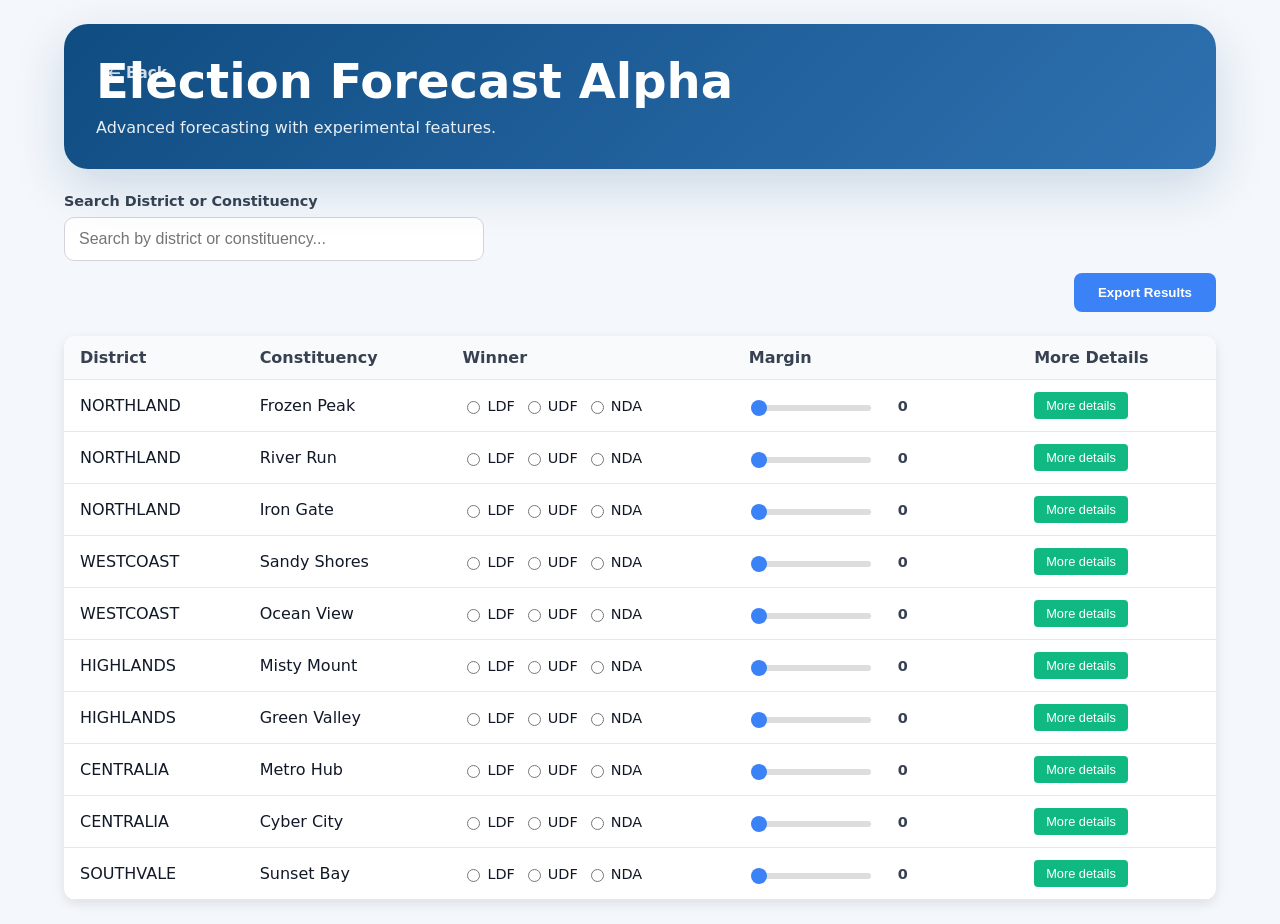
==== forecast-alpha.html @ bdcfd320 "Add Kerala assembly constituencies project" ====
<!DOCTYPE html>
<html lang="en">
<head>
  <meta charset="UTF-8" />
  <meta name="viewport" content="width=device-width, initial-scale=1.0" />
  <title>Election Forecast - Alpha</title>
  <link rel="stylesheet" href="style.css" />
</head>
<body>
  <main class="app-shell">
    <header class="hero">
      <a href="home.html" class="back-home" title="Back to home">← Back</a>
      <div>
        <h1>Election Forecast Alpha</h1>
        <p>Advanced forecasting with experimental features.</p>
      </div>
    </header>

    <section class="controls">
      <div class="search-control">
        <label for="search-input">Search District or Constituency</label>
        <input type="search" id="search-input" placeholder="Search by district or constituency..." />
      </div>
      <button id="export-btn">Export Results</button>
    </section>

    <section class="list-section">
      <table id="constituency-table" class="constituency-table">
        <thead>
          <tr>
            <th title="Electoral District">District</th>
            <th>Constituency</th>
            <th>Winner</th>
            <th>Margin</th>
            <th>More Details</th>
          </tr>
        </thead>
        <tbody id="table-body"></tbody>
      </table>
    </section>

    <div id="details-modal" class="modal hidden" aria-hidden="true">
      <div class="modal-panel" role="dialog" aria-modal="true" aria-labelledby="modal-title">
        <button id="modal-close-btn" class="modal-close" aria-label="Close details">×</button>
        <h2 id="modal-title">More details</h2>
        <p class="modal-subtitle"><span id="modal-constituency"></span>, <span id="modal-district"></span></p>
        <dl class="details-list">
          <dt>LDF Candidate</dt>
          <dd id="modal-ldf"></dd>
          <dt>UDF Candidate</dt>
          <dd id="modal-udf"></dd>
          <dt>NDA Candidate</dt>
          <dd id="modal-nda"></dd>
          <dt>Total Voters</dt>
          <dd id="modal-total-voters"></dd>
          <dt>Voting %</dt>
          <dd id="modal-voting-percent"></dd>
          <dt>Polled Votes</dt>
          <dd id="modal-polled-votes"></dd>
        </dl>
      </div>
    </div>
  </main>

  <script src="app.js"></script>
</body>
</html>
---- style.css ----
:root {
  color-scheme: light;
  font-family: Inter, ui-sans-serif, system-ui, -apple-system, BlinkMacSystemFont, "Segoe UI", sans-serif;
  background: #f4f7fb;
  color: #111827;
}

* {
  box-sizing: border-box;
}

body {
  margin: 0;
  min-height: 100vh;
}

.app-shell {
  max-width: 1200px;
  margin: 0 auto;
  padding: 24px;
}

.hero {
  background: linear-gradient(135deg, #0f4c81 0%, #2f71b1 100%);
  border-radius: 24px;
  color: white;
  padding: 32px;
  margin-bottom: 24px;
  box-shadow: 0 18px 50px rgba(15, 76, 129, 0.18);
  position: relative;
}

.hero h1 {
  margin: 0 0 12px;
  font-size: clamp(2rem, 4vw, 3rem);
  line-height: 1.05;
}

.hero p {
  margin: 0;
  max-width: 680px;
  color: rgba(255, 255, 255, 0.9);
}

.back-home {
  position: absolute;
  top: 32px;
  left: 32px;
  color: rgba(255, 255, 255, 0.8);
  text-decoration: none;
  font-weight: 600;
  font-size: 0.95rem;
  padding: 8px 12px;
  border-radius: 6px;
  transition: all 0.2s ease;
}

.back-home:hover {
  background: rgba(255, 255, 255, 0.15);
  color: white;
}

.controls {
  display: flex;
  flex-direction: column;
  gap: 12px;
  margin-bottom: 24px;
}

.column-controls {
  display: flex;
  flex-direction: column;
  gap: 8px;
}

#toggle-columns-btn {
  padding: 8px 16px;
  background: #6b7280;
  color: white;
  border: none;
  border-radius: 6px;
  cursor: pointer;
  align-self: flex-start;
}

#toggle-columns-btn:hover {
  background: #4b5563;
}

.column-options {
  display: flex;
  flex-wrap: wrap;
  gap: 12px;
  padding: 12px;
  background: #f9fafb;
  border-radius: 8px;
  border: 1px solid #e5e7eb;
}

.column-options.hidden {
  display: none;
}

.column-options label {
  display: flex;
  align-items: center;
  gap: 4px;
  font-size: 0.9rem;
  font-weight: 500;
}

#export-btn {
  padding: 12px 24px;
  background: #3b82f6;
  color: white;
  border: none;
  border-radius: 8px;
  font-weight: 600;
  cursor: pointer;
  align-self: flex-end;
}

#export-btn:hover {
  background: #2563eb;
}

.search-control {
  display: flex;
  flex-direction: column;
  gap: 8px;
  max-width: 420px;
  width: 100%;
}

.search-control label {
  font-size: 0.9rem;
  color: #374151;
  font-weight: 600;
}

#search-input {
  width: 100%;
  padding: 12px 14px;
  border: 1px solid #d1d5db;
  border-radius: 10px;
  font-size: 1rem;
  color: #111827;
}

#search-input:focus {
  outline: none;
  border-color: #3b82f6;
  box-shadow: 0 0 0 4px rgba(59, 130, 246, 0.12);
}

.constituency-table {
  width: 100%;
  border-collapse: collapse;
  background: white;
  border-radius: 12px;
  overflow: hidden;
  box-shadow: 0 4px 12px rgba(0, 0, 0, 0.1);
}

.constituency-table th,
.constituency-table td {
  padding: 12px 16px;
  text-align: left;
  border-bottom: 1px solid #e5e7eb;
}

.constituency-table th {
  background: #f9fafb;
  font-weight: 600;
  color: #374151;
}

.constituency-table tbody tr:hover {
  background: #f3f4f6;
}

.winner-select {
  display: flex;
  gap: 8px;
  align-items: center;
}

.winner-select label {
  display: flex;
  align-items: center;
  gap: 4px;
  font-size: 0.9rem;
}

.margin-slider {
  width: 120px;
  -webkit-appearance: none;
  appearance: none;
  height: 6px;
  background: #ddd;
  outline: none;
  border-radius: 3px;
}

.margin-slider::-webkit-slider-thumb {
  -webkit-appearance: none;
  appearance: none;
  width: 16px;
  height: 16px;
  background: #3b82f6;
  border-radius: 50%;
  cursor: pointer;
}

.margin-slider::-moz-range-thumb {
  width: 16px;
  height: 16px;
  background: #3b82f6;
  border-radius: 50%;
  cursor: pointer;
  border: none;
}

.margin-value {
  display: inline-block;
  width: 50px;
  text-align: center;
  font-size: 0.9rem;
  font-weight: 600;
  color: #374151;
}

.details-btn {
  padding: 6px 12px;
  background: #10b981;
  color: white;
  border: none;
  border-radius: 4px;
  font-size: 0.8rem;
  font-weight: 500;
  cursor: pointer;
  transition: background-color 0.2s;
}

.details-btn:hover {
  background: #059669;
}

.modal {
  position: fixed;
  inset: 0;
  display: flex;
  align-items: center;
  justify-content: center;
  background: rgba(15, 23, 42, 0.55);
  opacity: 0;
  pointer-events: none;
  transition: opacity 0.2s ease;
  z-index: 20;
}

.modal.open {
  opacity: 1;
  pointer-events: auto;
}

.modal-panel {
  width: min(100%, 520px);
  background: #ffffff;
  border-radius: 18px;
  padding: 24px;
  box-shadow: 0 32px 90px rgba(15, 23, 42, 0.18);
  position: relative;
}

.modal-close {
  position: absolute;
  top: 16px;
  right: 16px;
  width: 32px;
  height: 32px;
  border: none;
  border-radius: 50%;
  background: #e5e7eb;
  color: #111827;
  font-size: 1.2rem;
  cursor: pointer;
}

.modal-subtitle {
  margin: 8px 0 16px;
  color: #6b7280;
  font-size: 0.95rem;
}

.details-list {
  display: grid;
  gap: 10px;
}

.details-list dt {
  font-size: 0.9rem;
  color: #6b7280;
}

.details-list dd {
  margin: 0;
  font-size: 1rem;
  font-weight: 600;
  color: #111827;
}

@media (max-width: 768px) {
  .app-shell {
    padding: 16px;
  }

  .hero {
    padding: 24px;
  }

  .constituency-table {
    font-size: 0.9rem;
  }

  .constituency-table th,
  .constituency-table td {
    padding: 8px 12px;
  }

  .winner-select {
    flex-direction: column;
    gap: 4px;
  }

  .margin-input {
    width: 60px;
  }
}

@media (max-width: 480px) {
  .constituency-table {
    display: block;
    overflow-x: auto;
    white-space: nowrap;
  }

  .controls {
    justify-content: center;
  }
}
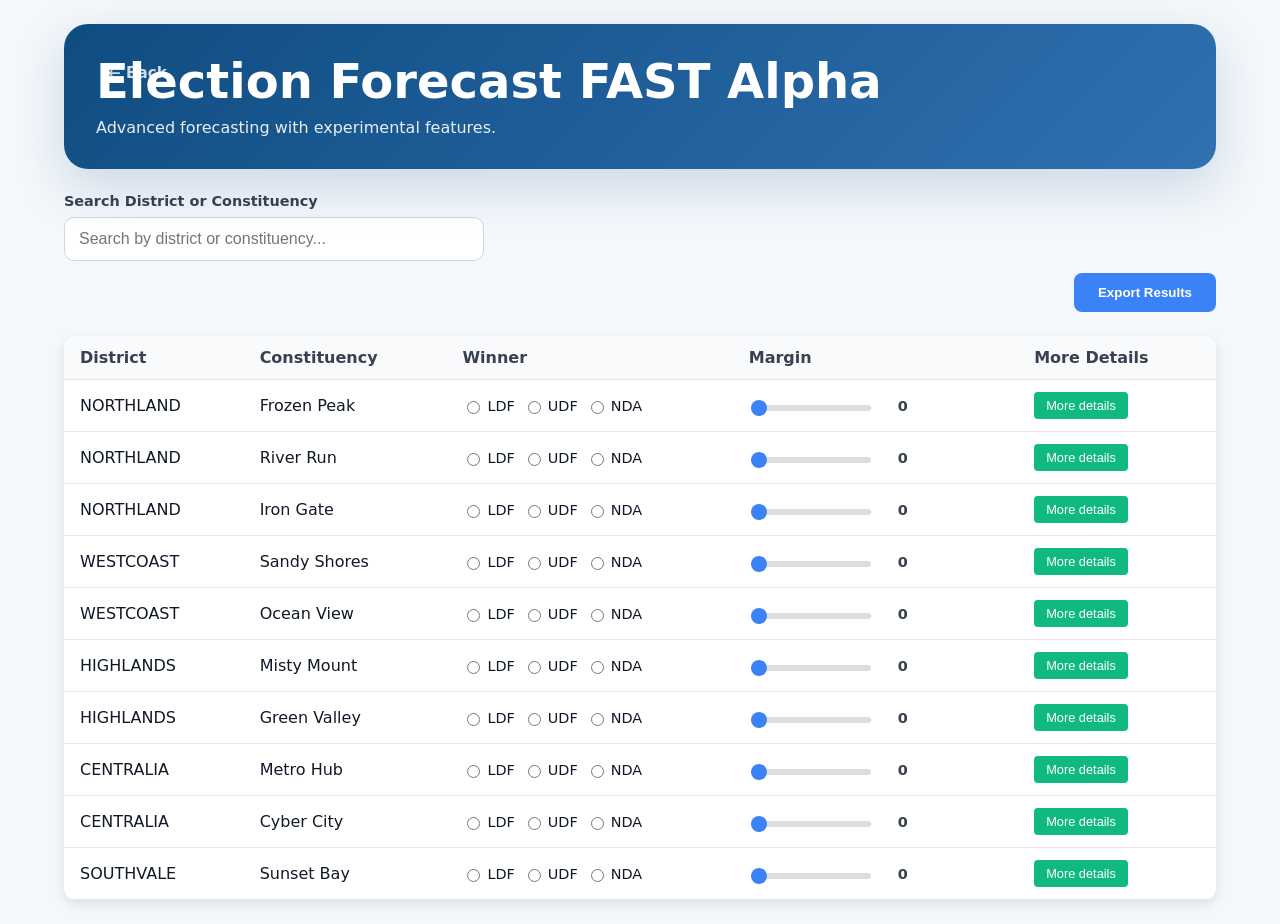
==== commit c1d0ef7a: "Add Kerala assembly constituencies project" ====
--- a/forecast-alpha.html
+++ b/forecast-alpha.html
@@ -3,7 +3,7 @@
 <head>
   <meta charset="UTF-8" />
   <meta name="viewport" content="width=device-width, initial-scale=1.0" />
-  <title>Election Forecast - Alpha</title>
+  <title>Election Forecast FAST - Alpha</title>
   <link rel="stylesheet" href="style.css" />
 </head>
 <body>
@@ -11,7 +11,7 @@
     <header class="hero">
       <a href="home.html" class="back-home" title="Back to home">← Back</a>
       <div>
-        <h1>Election Forecast Alpha</h1>
+        <h1>Election Forecast FAST Alpha</h1>
         <p>Advanced forecasting with experimental features.</p>
       </div>
     </header>
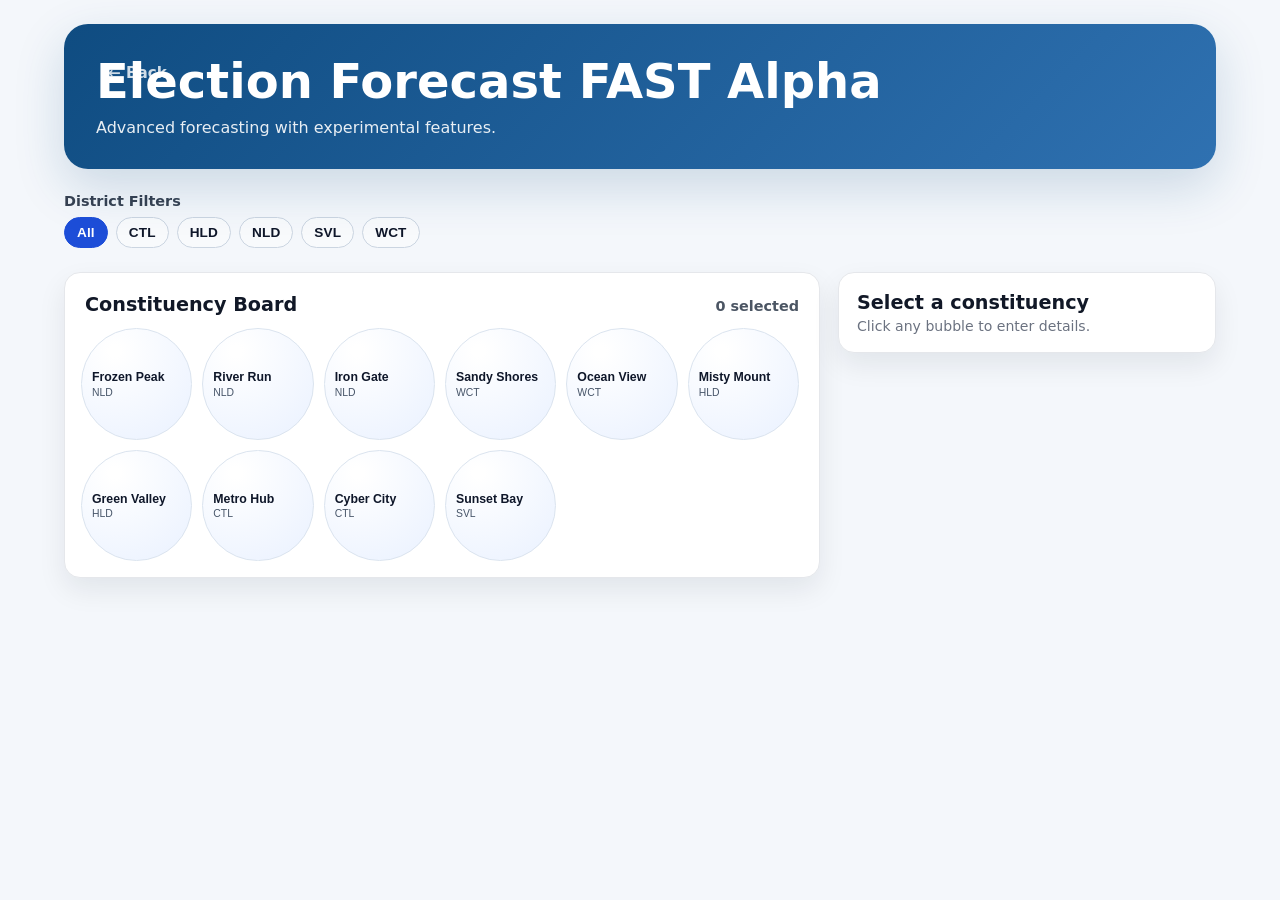
==== commit cefb2af3: "April 20 Bubbles" ====
--- a/forecast-alpha.html
+++ b/forecast-alpha.html
@@ -17,26 +17,132 @@
     </header>
 
     <section class="controls">
-      <div class="search-control">
-        <label for="search-input">Search District or Constituency</label>
-        <input type="search" id="search-input" placeholder="Search by district or constituency..." />
+      <div class="district-filter-control">
+        <span class="district-filter-label">District Filters</span>
+        <div id="district-filter-buttons" class="district-filter-buttons" role="group" aria-label="District filter buttons"></div>
       </div>
-      <button id="export-btn">Export Results</button>
     </section>
 
-    <section class="list-section">
-      <table id="constituency-table" class="constituency-table">
-        <thead>
-          <tr>
-            <th title="Electoral District">District</th>
-            <th>Constituency</th>
-            <th>Winner</th>
-            <th>Margin</th>
-            <th>More Details</th>
-          </tr>
-        </thead>
-        <tbody id="table-body"></tbody>
-      </table>
+    <section class="board-layout">
+      <section class="bubble-panel" aria-label="Constituency board">
+        <div class="board-head">
+          <h2>Constituency Board</h2>
+          <p id="selection-count">0 selected</p>
+        </div>
+        <div id="bubble-grid" class="bubble-grid"></div>
+      </section>
+
+      <aside id="entry-panel" class="entry-panel" aria-live="polite">
+        <div class="panel-header">
+          <h2 id="entry-title">Select a constituency</h2>
+          <p id="entry-subtitle">Click any bubble to enter details.</p>
+        </div>
+
+        <div id="constituency-info" class="constituency-info hidden">
+          <div class="info-box">
+            <div class="candidate-grid">
+              <span class="candidate-party">LDF</span>
+              <span class="candidate-party">UDF</span>
+              <span class="candidate-party">NDA</span>
+              <span id="info-ldf" class="candidate-name">—</span>
+              <span id="info-udf" class="candidate-name">—</span>
+              <span id="info-nda" class="candidate-name">—</span>
+            </div>
+          </div>
+
+          <div class="info-box">
+            <div class="info-grid">
+              <div class="info-cell">
+                <span class="info-label">Total Voters</span>
+                <span id="info-total-voters" class="info-value">—</span>
+              </div>
+              <div class="info-cell">
+                <span class="info-label">Voting %</span>
+                <span id="info-voting-percent" class="info-value">—</span>
+              </div>
+              <div class="info-cell">
+                <span class="info-label">Polled Votes</span>
+                <span id="info-polled-votes" class="info-value">—</span>
+              </div>
+            </div>
+          </div>
+        </div>
+
+        <form id="prediction-form" class="prediction-form hidden">
+          <fieldset class="winner-group">
+            <legend>Predicted Winner <span class="required-mark" aria-hidden="true">*</span></legend>
+            <label><input type="radio" name="winner" value="ldf"> LDF</label>
+            <label><input type="radio" name="winner" value="udf"> UDF</label>
+            <label><input type="radio" name="winner" value="nda"> NDA</label>
+          </fieldset>
+
+          <div class="margin-group">
+            <label for="margin-slider">Winning Margin <span class="required-mark" aria-hidden="true">*</span></label>
+            <input id="margin-slider" type="range" min="0" max="75000" value="0" step="100" />
+            <output id="margin-value" for="margin-slider">0</output>
+          </div>
+
+          <section class="vote-share-section" aria-label="Vote share slider inputs">
+            <div class="vote-share-header">
+              <span class="vote-share-title">Vote Share %</span>
+              <span id="vote-share-total" class="vote-share-total">0%</span>
+            </div>
+
+            <div class="vote-share-layout">
+              <div class="vote-share-inputs">
+                <label class="vote-field vote-range-field" for="vote-ldf">
+                  <span class="vote-party">LDF</span>
+                  <input id="vote-ldf-edit" class="vote-percent-input" type="number" min="0" max="100" step="0.01" inputmode="decimal" value="0" aria-label="LDF percentage" />
+                  <output id="vote-ldf-value" class="vote-value" for="vote-ldf">0% | 0 votes</output>
+                  <input id="vote-ldf" type="range" min="0" max="100" step="0.01" value="0" />
+                </label>
+                <label class="vote-field vote-range-field" for="vote-udf">
+                  <span class="vote-party">UDF</span>
+                  <input id="vote-udf-edit" class="vote-percent-input" type="number" min="0" max="100" step="0.01" inputmode="decimal" value="0" aria-label="UDF percentage" />
+                  <output id="vote-udf-value" class="vote-value" for="vote-udf">0% | 0 votes</output>
+                  <input id="vote-udf" type="range" min="0" max="100" step="0.01" value="0" />
+                </label>
+                <label class="vote-field vote-range-field" for="vote-nda">
+                  <span class="vote-party">NDA</span>
+                  <input id="vote-nda-edit" class="vote-percent-input" type="number" min="0" max="100" step="0.01" inputmode="decimal" value="0" aria-label="NDA percentage" />
+                  <output id="vote-nda-value" class="vote-value" for="vote-nda">0% | 0 votes</output>
+                  <input id="vote-nda" type="range" min="0" max="100" step="0.01" value="0" />
+                </label>
+                <label class="vote-field vote-range-field" for="vote-others">
+                  <span class="vote-party">Others</span>
+                  <input id="vote-others-edit" class="vote-percent-input" type="number" min="0" max="100" step="0.01" inputmode="decimal" value="100" aria-label="Others percentage" />
+                  <output id="vote-others-value" class="vote-value" for="vote-others">100% | 0 votes</output>
+                  <input id="vote-others" type="range" min="0" max="100" step="0.01" value="100" />
+                </label>
+              </div>
+            </div>
+
+            <p id="vote-share-status" class="vote-share-status">Enter vote shares totalling 100%</p>
+          </section>
+
+          <section class="submitter-section" aria-label="Submitter details">
+            <div class="submitter-grid">
+              <label class="submitter-field" for="submitter-name">
+                <span>Name <span class="required-mark" aria-hidden="true">*</span></span>
+                <input id="submitter-name" type="text" maxlength="100" placeholder="Enter your name" />
+                <span id="submitter-name-error" class="field-error" aria-live="polite"></span>
+              </label>
+              <label class="submitter-field" for="submitter-phone-last5">
+                <span>Phone Last 5 Digits <span class="required-mark" aria-hidden="true">*</span></span>
+                <input id="submitter-phone-last5" type="text" inputmode="numeric" pattern="[0-9]{5}" maxlength="5" placeholder="e.g. 12345" />
+                <span id="submitter-phone-error" class="field-error" aria-live="polite"></span>
+              </label>
+            </div>
+          </section>
+
+          <p id="submit-form-feedback" class="submit-feedback" aria-live="polite"></p>
+
+          <div class="entry-actions">
+            <button id="clear-prediction-btn" type="button" class="secondary-btn">Clear</button>
+            <button id="submit-predictions-btn" type="button" class="primary-btn">Submit</button>
+          </div>
+        </form>
+      </aside>
     </section>
 
     <div id="details-modal" class="modal hidden" aria-hidden="true">
--- a/style.css
+++ b/style.css
@@ -62,9 +62,53 @@
 
 .controls {
   display: flex;
-  flex-direction: column;
+  flex-wrap: wrap;
   gap: 12px;
+  justify-content: space-between;
+  align-items: flex-end;
   margin-bottom: 24px;
+}
+
+.district-filter-control {
+  display: grid;
+  gap: 8px;
+  min-width: min(100%, 460px);
+}
+
+.district-filter-label {
+  font-size: 0.9rem;
+  color: #374151;
+  font-weight: 600;
+}
+
+.district-filter-buttons {
+  display: flex;
+  flex-wrap: wrap;
+  gap: 8px;
+}
+
+.district-chip {
+  border: 1px solid #cbd5e1;
+  background: #f8fafc;
+  color: #0f172a;
+  border-radius: 999px;
+  padding: 7px 12px;
+  font-size: 0.85rem;
+  font-weight: 700;
+  letter-spacing: 0.01em;
+  cursor: pointer;
+  transition: all 0.2s ease;
+}
+
+.district-chip:hover {
+  border-color: #93c5fd;
+  background: #eff6ff;
+}
+
+.district-chip.active {
+  background: #1d4ed8;
+  border-color: #1d4ed8;
+  color: white;
 }
 
 .column-controls {
@@ -118,6 +162,592 @@
   font-weight: 600;
   cursor: pointer;
   align-self: flex-end;
+}
+
+.board-layout {
+  display: grid;
+  grid-template-columns: minmax(0, 2fr) minmax(0, 1fr);
+  gap: 18px;
+  align-items: start;
+}
+
+.bubble-panel,
+.entry-panel {
+  background: white;
+  border-radius: 16px;
+  border: 1px solid #e5e7eb;
+  box-shadow: 0 12px 28px rgba(15, 23, 42, 0.08);
+}
+
+.bubble-panel {
+  padding: 16px;
+}
+
+.board-head {
+  display: flex;
+  justify-content: space-between;
+  align-items: baseline;
+  padding: 4px 4px 12px;
+}
+
+.board-head h2 {
+  margin: 0;
+  font-size: 1.2rem;
+}
+
+.board-head p {
+  margin: 0;
+  font-size: 0.9rem;
+  color: #4b5563;
+  font-weight: 600;
+}
+
+.bubble-grid {
+  display: grid;
+  grid-template-columns: repeat(auto-fill, minmax(110px, 1fr));
+  gap: 10px;
+  max-height: 68vh;
+  overflow-y: auto;
+  padding-right: 4px;
+}
+
+.constituency-bubble {
+  border: 1px solid #dbe4ef;
+  border-radius: 999px;
+  background: radial-gradient(circle at 30% 20%, #ffffff 5%, #eef4ff 80%);
+  aspect-ratio: 1 / 1;
+  width: 100%;
+  display: flex;
+  flex-direction: column;
+  justify-content: center;
+  gap: 2px;
+  padding: 10px;
+  text-align: center;
+  cursor: pointer;
+  transition: transform 0.2s ease, box-shadow 0.2s ease, border-color 0.2s ease;
+}
+
+.constituency-bubble:hover {
+  transform: translateY(-2px);
+  box-shadow: 0 10px 20px rgba(37, 99, 235, 0.15);
+  border-color: #93c5fd;
+}
+
+.constituency-bubble.active {
+  border-color: #2563eb;
+  box-shadow: 0 0 0 3px rgba(37, 99, 235, 0.2);
+}
+
+.constituency-bubble.completed {
+  background: radial-gradient(circle at 30% 20%, #ffffff 5%, #e8fff4 82%);
+  border-color: #86efac;
+}
+
+.bubble-name {
+  font-size: 0.77rem;
+  font-weight: 700;
+  color: #0f172a;
+  line-height: 1.15;
+}
+
+.bubble-district {
+  font-size: 0.65rem;
+  color: #475569;
+  text-transform: uppercase;
+}
+
+.bubble-grid.hide-district .bubble-district {
+  display: none;
+}
+
+.bubble-status {
+  font-size: 0.68rem;
+  font-weight: 700;
+  color: #1d4ed8;
+  letter-spacing: 0.02em;
+}
+
+.entry-panel {
+  padding: 18px;
+  position: sticky;
+  top: 20px;
+  display: grid;
+  gap: 12px;
+  align-content: start;
+  min-width: 0;
+  width: 100%;
+  overflow-x: hidden;
+}
+
+.panel-header h2 {
+  margin: 0;
+  font-size: 1.2rem;
+}
+
+.panel-header p {
+  margin: 4px 0 0;
+  color: #6b7280;
+  font-size: 0.88rem;
+}
+
+.constituency-info {
+  background: #f8fafc;
+  border: 1px solid #e2e8f0;
+  border-radius: 10px;
+  padding: 10px 12px;
+  display: grid;
+  gap: 10px;
+}
+
+.info-box {
+  background: #ffffff;
+  border: 1px solid #dbe6f3;
+  border-radius: 10px;
+  padding: 8px 10px;
+}
+
+.candidate-grid {
+  display: grid;
+  grid-template-columns: repeat(3, minmax(0, 1fr));
+  gap: 4px 10px;
+  align-items: start;
+}
+
+.candidate-party {
+  font-size: 0.68rem;
+  font-weight: 700;
+  text-transform: uppercase;
+  letter-spacing: 0.04em;
+  color: #64748b;
+  text-align: center;
+}
+
+.candidate-name {
+  font-size: 0.82rem;
+  font-weight: 600;
+  color: #0f172a;
+  text-align: center;
+  line-height: 1.2;
+  overflow-wrap: anywhere;
+}
+
+.info-grid {
+  display: grid;
+  grid-template-columns: repeat(3, minmax(0, 1fr));
+  gap: 6px 12px;
+}
+
+.info-cell {
+  display: flex;
+  flex-direction: column;
+  gap: 1px;
+  min-width: 0;
+}
+
+.info-label {
+  font-size: 0.68rem;
+  font-weight: 700;
+  text-transform: uppercase;
+  letter-spacing: 0.04em;
+  color: #64748b;
+}
+
+.info-value {
+  font-size: 0.82rem;
+  font-weight: 600;
+  color: #0f172a;
+  text-align: center;
+  white-space: nowrap;
+  overflow: hidden;
+  text-overflow: ellipsis;
+}
+
+.info-label {
+  text-align: center;
+}
+
+.prediction-form {
+  margin-top: 12px;
+  display: grid;
+  gap: 12px;
+  min-width: 0;
+}
+
+.prediction-form > * {
+  min-width: 0;
+}
+
+.winner-group {
+  border: 1px solid #e5e7eb;
+  border-radius: 12px;
+  padding: 8px 10px;
+  display: flex;
+  align-items: center;
+  gap: 8px;
+  flex-wrap: nowrap;
+  overflow-x: auto;
+}
+
+.winner-group legend {
+  font-weight: 700;
+  padding: 0;
+  white-space: nowrap;
+}
+
+.required-mark {
+  color: #dc2626;
+  font-weight: 800;
+}
+
+.winner-group label {
+  display: inline-flex;
+  align-items: center;
+  gap: 4px;
+  font-weight: 600;
+  color: #374151;
+  white-space: nowrap;
+}
+
+.margin-group {
+  display: grid;
+  gap: 8px;
+}
+
+.vote-share-section {
+  border: 1px solid #e2e8f0;
+  border-radius: 12px;
+  padding: 10px;
+  display: grid;
+  gap: 8px;
+  background: #f8fafc;
+  min-width: 0;
+}
+
+.vote-share-header {
+  display: flex;
+  justify-content: space-between;
+  align-items: baseline;
+}
+
+.vote-share-title {
+  font-size: 0.9rem;
+  font-weight: 700;
+  color: #0f172a;
+}
+
+.vote-share-total {
+  font-size: 0.9rem;
+  font-weight: 700;
+  color: #1e3a8a;
+}
+
+.vote-share-total.is-error {
+  color: #b91c1c;
+}
+
+.vote-share-layout {
+  display: grid;
+  grid-template-columns: 1fr;
+  gap: 8px;
+}
+
+.vote-share-inputs {
+  display: grid;
+  grid-template-columns: 1fr;
+  gap: 8px;
+  min-width: 0;
+}
+
+.vote-field {
+  display: grid;
+  grid-template-columns: auto minmax(0, 1fr);
+  align-items: center;
+  gap: 8px;
+  font-size: 0.82rem;
+  font-weight: 600;
+  color: #334155;
+  min-width: 0;
+}
+
+.vote-range-field {
+  grid-template-columns: minmax(0, 1fr) auto;
+  row-gap: 6px;
+}
+
+.vote-party {
+  font-weight: 700;
+  color: #1f2937;
+  min-width: 0;
+  overflow-wrap: anywhere;
+}
+
+.vote-value {
+  font-size: 0.78rem;
+  font-weight: 700;
+  color: #1e3a8a;
+  background: #dbeafe;
+  border-radius: 999px;
+  padding: 2px 8px;
+  grid-column: 1 / -1;
+  justify-self: start;
+  max-width: 100%;
+  white-space: normal;
+  overflow-wrap: anywhere;
+}
+
+.vote-percent-input {
+  width: 68px;
+  border: 1px solid #cbd5e1;
+  border-radius: 8px;
+  padding: 3px 6px;
+  font-size: 0.78rem;
+  font-weight: 700;
+  color: #0f172a;
+  background: #ffffff;
+  text-align: right;
+}
+
+.vote-percent-input:focus {
+  outline: 2px solid #93c5fd;
+  outline-offset: 1px;
+  border-color: #60a5fa;
+}
+
+.vote-percent-input::-webkit-outer-spin-button,
+.vote-percent-input::-webkit-inner-spin-button {
+  -webkit-appearance: none;
+  margin: 0;
+}
+
+.vote-percent-input[type="number"] {
+  appearance: textfield;
+  -moz-appearance: textfield;
+}
+
+.vote-field input[type="range"] {
+  grid-column: 1 / -1;
+  width: 100%;
+  min-width: 0;
+  -webkit-appearance: none;
+  appearance: none;
+  height: 6px;
+  border-radius: 999px;
+  background: linear-gradient(90deg, #fecaca, #fde68a, #bfdbfe, #cbd5e1);
+}
+
+.vote-field input[type="range"]:focus {
+  outline: none;
+}
+
+.vote-field input[type="range"][disabled] {
+  opacity: 0.65;
+  cursor: not-allowed;
+}
+
+.vote-field input[type="range"][disabled]::-webkit-slider-thumb {
+  cursor: not-allowed;
+}
+
+.vote-field input[type="range"][disabled]::-moz-range-thumb {
+  cursor: not-allowed;
+}
+
+.vote-field input[type="range"]::-webkit-slider-thumb {
+  -webkit-appearance: none;
+  appearance: none;
+  width: 14px;
+  height: 14px;
+  border-radius: 50%;
+  background: #0f172a;
+  border: 2px solid #ffffff;
+  box-shadow: 0 1px 4px rgba(2, 6, 23, 0.25);
+  cursor: pointer;
+}
+
+.vote-field input[type="range"]::-moz-range-thumb {
+  width: 14px;
+  height: 14px;
+  border-radius: 50%;
+  background: #0f172a;
+  border: 2px solid #ffffff;
+  box-shadow: 0 1px 4px rgba(2, 6, 23, 0.25);
+  cursor: pointer;
+}
+
+.vote-share-status {
+  margin: 0;
+  font-size: 0.8rem;
+  font-weight: 600;
+  color: #64748b;
+}
+
+.vote-share-status.is-good {
+  color: #15803d;
+}
+
+.vote-share-status.is-warn {
+  color: #b45309;
+}
+
+.vote-share-status.is-error {
+  color: #b91c1c;
+}
+
+.margin-group label {
+  font-size: 0.92rem;
+  font-weight: 600;
+  color: #374151;
+}
+
+#margin-slider {
+  width: 100%;
+  -webkit-appearance: none;
+  appearance: none;
+  height: 8px;
+  background: linear-gradient(90deg, #bfdbfe, #60a5fa, #2563eb);
+  border-radius: 999px;
+  outline: none;
+}
+
+#margin-slider::-webkit-slider-thumb {
+  -webkit-appearance: none;
+  appearance: none;
+  width: 18px;
+  height: 18px;
+  border-radius: 50%;
+  background: #0f172a;
+  border: 2px solid white;
+  cursor: pointer;
+}
+
+#margin-slider::-moz-range-thumb {
+  width: 18px;
+  height: 18px;
+  border-radius: 50%;
+  background: #0f172a;
+  border: 2px solid white;
+  cursor: pointer;
+}
+
+#margin-value {
+  justify-self: end;
+  font-weight: 700;
+  color: #1e3a8a;
+}
+
+.entry-actions {
+  display: flex;
+  gap: 10px;
+}
+
+.secondary-btn {
+  flex: 1;
+  border: 1px solid #cbd5e1;
+  background: #f8fafc;
+  color: #0f172a;
+  border-radius: 8px;
+  padding: 10px 12px;
+  font-weight: 600;
+  cursor: pointer;
+}
+
+.secondary-btn:hover {
+  background: #e2e8f0;
+}
+
+.primary-btn {
+  flex: 1;
+  border: 1px solid #166534;
+  background: #16a34a;
+  color: #ffffff;
+  border-radius: 8px;
+  padding: 10px 12px;
+  font-weight: 700;
+  cursor: pointer;
+}
+
+.primary-btn:hover {
+  background: #15803d;
+}
+
+.submitter-section {
+  border: 1px solid #e2e8f0;
+  border-radius: 12px;
+  padding: 10px;
+  background: #f8fafc;
+  min-width: 0;
+}
+
+.submitter-grid {
+  display: grid;
+  grid-template-columns: repeat(2, minmax(0, 1fr));
+  gap: 10px;
+  min-width: 0;
+}
+
+.submitter-field {
+  display: grid;
+  gap: 6px;
+  font-size: 0.82rem;
+  font-weight: 600;
+  color: #334155;
+}
+
+.submitter-field input {
+  width: 100%;
+  min-width: 0;
+  border: 1px solid #cbd5e1;
+  border-radius: 8px;
+  padding: 8px 10px;
+  font-size: 0.9rem;
+  color: #0f172a;
+  background: #ffffff;
+}
+
+.submitter-field input:focus {
+  outline: 2px solid #93c5fd;
+  outline-offset: 1px;
+  border-color: #60a5fa;
+}
+
+.submitter-field input.input-error {
+  border-color: #ef4444;
+  background: #fef2f2;
+}
+
+.field-error {
+  min-height: 14px;
+  font-size: 0.72rem;
+  font-weight: 700;
+  color: #b91c1c;
+}
+
+.submit-feedback {
+  margin: 0;
+  min-height: 18px;
+  font-size: 0.82rem;
+  font-weight: 700;
+  color: #334155;
+}
+
+.submit-feedback.is-error {
+  color: #b91c1c;
+}
+
+.submit-feedback.is-success {
+  color: #15803d;
+}
+
+.empty-state {
+  margin: 0;
+  color: #6b7280;
+  font-weight: 600;
+  text-align: center;
+  padding: 20px;
+}
+
+.hidden {
+  display: none;
 }
 
 #export-btn:hover {
@@ -319,33 +949,44 @@
     padding: 24px;
   }
 
-  .constituency-table {
-    font-size: 0.9rem;
-  }
-
-  .constituency-table th,
-  .constituency-table td {
-    padding: 8px 12px;
-  }
-
-  .winner-select {
+  .controls {
+    align-items: stretch;
+  }
+
+  #export-btn {
+    width: 100%;
+    align-self: stretch;
+  }
+
+  .board-layout {
+    grid-template-columns: 1fr;
+  }
+
+  .bubble-grid {
+    max-height: 52vh;
+    grid-template-columns: repeat(auto-fill, minmax(95px, 1fr));
+  }
+
+  .entry-panel {
+    position: static;
+  }
+}
+
+@media (max-width: 480px) {
+  .bubble-grid {
+    grid-template-columns: repeat(3, minmax(0, 1fr));
+  }
+
+  .entry-actions {
     flex-direction: column;
-    gap: 4px;
-  }
-
-  .margin-input {
-    width: 60px;
-  }
-}
-
-@media (max-width: 480px) {
-  .constituency-table {
-    display: block;
-    overflow-x: auto;
-    white-space: nowrap;
-  }
-
-  .controls {
-    justify-content: center;
-  }
-}
+  }
+
+  .submitter-grid {
+    grid-template-columns: 1fr;
+  }
+
+  .vote-share-layout {
+    grid-template-columns: 1fr;
+  }
+
+}
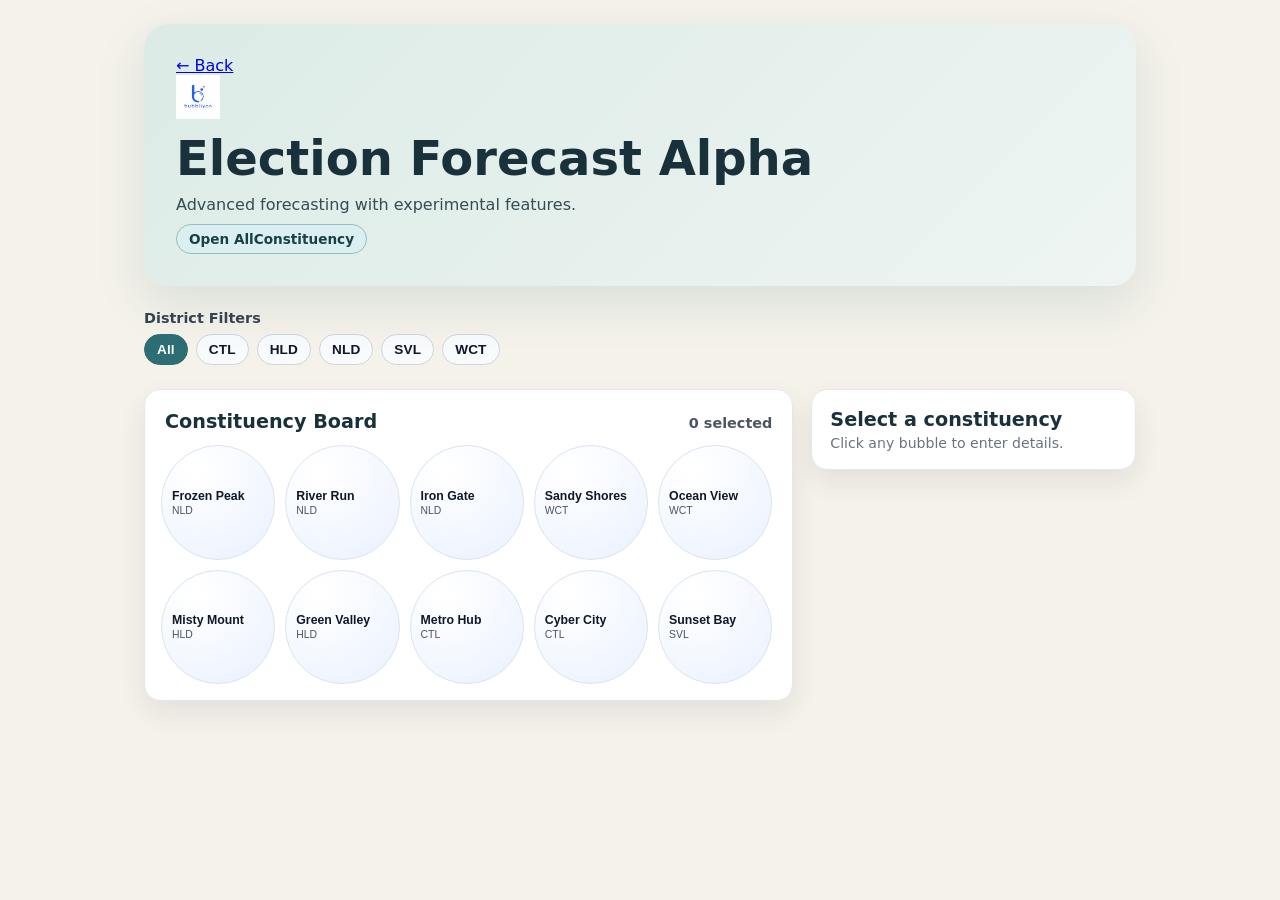
==== commit b95df5dc: "April 20 Logo2" ====
--- a/forecast-alpha.html
+++ b/forecast-alpha.html
@@ -3,7 +3,7 @@
 <head>
   <meta charset="UTF-8" />
   <meta name="viewport" content="width=device-width, initial-scale=1.0" />
-  <title>Election Forecast FAST - Alpha</title>
+  <title>Election Forecast - Alpha</title>
   <link rel="stylesheet" href="style.css" />
 </head>
 <body>
@@ -11,8 +11,12 @@
     <header class="hero">
       <a href="home.html" class="back-home" title="Back to home">← Back</a>
       <div>
-        <h1>Election Forecast FAST Alpha</h1>
+        <div class="hero-brand">
+          <img src="Logo.jpeg" alt="Bubbliyan logo" class="hero-logo" />
+        </div>
+        <h1>Election Forecast Alpha</h1>
         <p>Advanced forecasting with experimental features.</p>
+        <a href="all-constituency.html" class="allconst-open-link">Open AllConstituency</a>
       </div>
     </header>
 
@@ -84,7 +88,7 @@
 
           <section class="vote-share-section" aria-label="Vote share slider inputs">
             <div class="vote-share-header">
-              <span class="vote-share-title">Vote Share %</span>
+              <span class="vote-share-title">Please Enter Vote Share% &#128073;</span>
               <span id="vote-share-total" class="vote-share-total">0%</span>
             </div>
 
--- a/style.css
+++ b/style.css
@@ -1,8 +1,19 @@
 :root {
   color-scheme: light;
   font-family: Inter, ui-sans-serif, system-ui, -apple-system, BlinkMacSystemFont, "Segoe UI", sans-serif;
-  background: #f4f7fb;
-  color: #111827;
+  background: #f5f2ea;
+  color: #18313a;
+  --surface-bg: #ffffff;
+  --surface-muted: #f7f6f2;
+  --frame-start: #dcebe6;
+  --frame-end: #eef5f2;
+  --accent: #2c6e73;
+  --accent-strong: #23575b;
+  --accent-soft: #dceff0;
+  --accent-soft-2: #edf7f7;
+  --accent-border: #8ebfc3;
+  --text-main: #18313a;
+  --text-muted: #5f7078;
 }
 
 * {
@@ -12,21 +23,22 @@
 body {
   margin: 0;
   min-height: 100vh;
+  background: var(--background, #f5f2ea);
 }
 
 .app-shell {
-  max-width: 1200px;
+  max-width: 1040px;
   margin: 0 auto;
   padding: 24px;
 }
 
 .hero {
-  background: linear-gradient(135deg, #0f4c81 0%, #2f71b1 100%);
+  background: linear-gradient(135deg, var(--frame-start) 0%, var(--frame-end) 100%);
   border-radius: 24px;
-  color: white;
+  color: var(--text-main);
   padding: 32px;
   margin-bottom: 24px;
-  box-shadow: 0 18px 50px rgba(15, 76, 129, 0.18);
+  box-shadow: 0 18px 50px rgba(44, 110, 115, 0.14);
   position: relative;
 }
 
@@ -39,25 +51,33 @@
 .hero p {
   margin: 0;
   max-width: 680px;
-  color: rgba(255, 255, 255, 0.9);
-}
-
-.back-home {
-  position: absolute;
-  top: 32px;
-  left: 32px;
-  color: rgba(255, 255, 255, 0.8);
-  text-decoration: none;
-  font-weight: 600;
-  font-size: 0.95rem;
-  padding: 8px 12px;
-  border-radius: 6px;
-  transition: all 0.2s ease;
-}
-
-.back-home:hover {
-  background: rgba(255, 255, 255, 0.15);
-  color: white;
+  color: rgba(24, 49, 58, 0.86);
+}
+
+.hero-brand {
+  --brand-height: clamp(32px, 4.5vw, 44px);
+  display: inline-flex;
+  align-items: center;
+  gap: 10px;
+  margin-bottom: 14px;
+}
+
+.hero-logo {
+  height: var(--brand-height);
+  width: auto;
+  display: block;
+  margin: 0;
+}
+
+.hero-logo-caption {
+  margin: 0;
+  font-size: var(--brand-height);
+  line-height: 1;
+  font-weight: 700;
+  letter-spacing: 0.01em;
+  text-transform: uppercase;
+  color: rgba(24, 49, 58, 0.94);
+  white-space: nowrap;
 }
 
 .controls {
@@ -97,17 +117,18 @@
   font-weight: 700;
   letter-spacing: 0.01em;
   cursor: pointer;
+  touch-action: manipulation;
   transition: all 0.2s ease;
 }
 
 .district-chip:hover {
-  border-color: #93c5fd;
-  background: #eff6ff;
+  border-color: var(--accent-border);
+  background: var(--accent-soft-2);
 }
 
 .district-chip.active {
-  background: #1d4ed8;
-  border-color: #1d4ed8;
+  background: var(--accent);
+  border-color: var(--accent);
   color: white;
 }
 
@@ -155,7 +176,7 @@
 
 #export-btn {
   padding: 12px 24px;
-  background: #3b82f6;
+  background: var(--accent);
   color: white;
   border: none;
   border-radius: 8px;
@@ -173,7 +194,7 @@
 
 .bubble-panel,
 .entry-panel {
-  background: white;
+  background: var(--surface-bg);
   border-radius: 16px;
   border: 1px solid #e5e7eb;
   box-shadow: 0 12px 28px rgba(15, 23, 42, 0.08);
@@ -224,18 +245,19 @@
   padding: 10px;
   text-align: center;
   cursor: pointer;
+  touch-action: manipulation;
   transition: transform 0.2s ease, box-shadow 0.2s ease, border-color 0.2s ease;
 }
 
 .constituency-bubble:hover {
   transform: translateY(-2px);
-  box-shadow: 0 10px 20px rgba(37, 99, 235, 0.15);
-  border-color: #93c5fd;
+  box-shadow: 0 10px 20px rgba(44, 110, 115, 0.16);
+  border-color: var(--accent-border);
 }
 
 .constituency-bubble.active {
-  border-color: #2563eb;
-  box-shadow: 0 0 0 3px rgba(37, 99, 235, 0.2);
+  border-color: var(--accent);
+  box-shadow: 0 0 0 3px rgba(44, 110, 115, 0.18);
 }
 
 .constituency-bubble.completed {
@@ -263,7 +285,7 @@
 .bubble-status {
   font-size: 0.68rem;
   font-weight: 700;
-  color: #1d4ed8;
+  color: var(--accent);
   letter-spacing: 0.02em;
 }
 
@@ -306,6 +328,65 @@
   padding: 8px 10px;
 }
 
+.info-accordion {
+  padding: 0;
+  overflow: hidden;
+}
+
+.info-accordion-summary {
+  list-style: none;
+  cursor: pointer;
+  padding: 8px 12px;
+  font-size: 0.78rem;
+  font-weight: 700;
+  text-transform: uppercase;
+  letter-spacing: 0.04em;
+  color: #475569;
+  background: #f8fafc;
+  border-bottom: 1px solid #dbe6f3;
+  transition: background-color 0.2s ease;
+}
+
+.info-accordion-summary:hover {
+  background-color: #f0f4f8;
+}
+
+.info-accordion-summary::-webkit-details-marker {
+  display: none;
+}
+
+.info-accordion-summary::after {
+  content: '+';
+  float: right;
+  font-size: 1.2rem;
+    color: #2c6e73;
+    font-weight: 900;
+    min-width: 20px;
+    text-align: center;
+    padding: 2px 4px;
+    background-color: #dceff0;
+    border-radius: 4px;
+    transition: all 0.2s ease;
+  }
+
+  .info-accordion-summary:hover::after {
+    background-color: #8ebfc3;
+    color: #ffffff;
+    transform: scale(1.1);
+  line-height: 1;
+}
+
+.info-accordion[open] .info-accordion-summary::after {
+  content: '-';
+  background-color: #dceff0;
+  color: #2c6e73;
+}
+
+.info-accordion .candidate-grid,
+.info-accordion .info-grid {
+  padding: 10px 12px;
+}
+
 .candidate-grid {
   display: grid;
   grid-template-columns: repeat(3, minmax(0, 1fr));
@@ -367,9 +448,9 @@
 }
 
 .prediction-form {
-  margin-top: 12px;
-  display: grid;
-  gap: 12px;
+  margin-top: 6px;
+  display: grid;
+  gap: 8px;
   min-width: 0;
 }
 
@@ -410,7 +491,10 @@
 
 .margin-group {
   display: grid;
-  gap: 8px;
+  grid-template-columns: 1fr auto;
+  column-gap: 10px;
+  row-gap: 6px;
+  align-items: center;
 }
 
 .vote-share-section {
@@ -429,6 +513,63 @@
   align-items: baseline;
 }
 
+.vote-share-accordion {
+  padding: 0;
+  overflow: hidden;
+}
+
+.vote-share-summary {
+  list-style: none;
+  cursor: pointer;
+  padding: 10px 12px;
+  display: flex;
+  justify-content: space-between;
+  align-items: center;
+  gap: 10px;
+  background: #eef6f5;
+  border-bottom: 1px solid #d7e7e5;
+  transition: background-color 0.2s ease;
+}
+
+.vote-share-summary:hover {
+  background-color: #e0efed;
+}
+
+.vote-share-summary::-webkit-details-marker {
+  display: none;
+}
+
+.vote-share-summary::after {
+  content: '+';
+  margin-left: auto;
+  font-size: 1.3rem;
+  line-height: 1;
+  color: #ffffff;
+  font-weight: 900;
+  background-color: #2c6e73;
+  border-radius: 4px;
+  min-width: 24px;
+  height: 24px;
+  display: flex;
+  align-items: center;
+  justify-content: center;
+  transition: all 0.2s ease;
+}
+
+.vote-share-summary:hover::after {
+  background-color: #1e4d50;
+  transform: scale(1.1);
+}
+
+.vote-share-accordion[open] .vote-share-summary::after {
+  content: '-';
+}
+
+.vote-share-accordion .vote-share-layout,
+.vote-share-accordion .vote-share-status {
+  margin: 0 10px 10px;
+}
+
 .vote-share-title {
   font-size: 0.9rem;
   font-weight: 700;
@@ -438,7 +579,7 @@
 .vote-share-total {
   font-size: 0.9rem;
   font-weight: 700;
-  color: #1e3a8a;
+  color: var(--accent-strong);
 }
 
 .vote-share-total.is-error {
@@ -470,8 +611,28 @@
 }
 
 .vote-range-field {
-  grid-template-columns: minmax(0, 1fr) auto;
+  grid-template-columns: auto minmax(0, 1fr) auto;
   row-gap: 6px;
+  column-gap: 8px;
+}
+
+.vote-range-field .vote-party {
+  grid-column: 1;
+  grid-row: 1;
+}
+
+.vote-range-field .vote-value {
+  grid-column: 2;
+  grid-row: 1;
+  margin: 0;
+  white-space: nowrap;
+  max-width: none;
+  justify-self: start;
+}
+
+.vote-range-field .vote-percent-input {
+  grid-column: 3;
+  grid-row: 1;
 }
 
 .vote-party {
@@ -484,8 +645,8 @@
 .vote-value {
   font-size: 0.78rem;
   font-weight: 700;
-  color: #1e3a8a;
-  background: #dbeafe;
+  color: var(--accent-strong);
+  background: var(--accent-soft);
   border-radius: 999px;
   padding: 2px 8px;
   grid-column: 1 / -1;
@@ -508,9 +669,9 @@
 }
 
 .vote-percent-input:focus {
-  outline: 2px solid #93c5fd;
+  outline: 2px solid var(--accent-border);
   outline-offset: 1px;
-  border-color: #60a5fa;
+  border-color: var(--accent);
 }
 
 .vote-percent-input::-webkit-outer-spin-button,
@@ -532,7 +693,7 @@
   appearance: none;
   height: 6px;
   border-radius: 999px;
-  background: linear-gradient(90deg, #fecaca, #fde68a, #bfdbfe, #cbd5e1);
+  background: linear-gradient(90deg, #f4d6c2, #e9ddb0, #c6dde0, #d8ddd7);
 }
 
 .vote-field input[type="range"]:focus {
@@ -594,17 +755,21 @@
 }
 
 .margin-group label {
+  grid-column: 1;
+  grid-row: 1;
   font-size: 0.92rem;
   font-weight: 600;
   color: #374151;
 }
 
 #margin-slider {
+  grid-column: 1 / -1;
+  grid-row: 2;
   width: 100%;
   -webkit-appearance: none;
   appearance: none;
   height: 8px;
-  background: linear-gradient(90deg, #bfdbfe, #60a5fa, #2563eb);
+  background: linear-gradient(90deg, #c8dfe1, #78adb2, #2c6e73);
   border-radius: 999px;
   outline: none;
 }
@@ -630,14 +795,17 @@
 }
 
 #margin-value {
+  grid-column: 2;
+  grid-row: 1;
   justify-self: end;
   font-weight: 700;
-  color: #1e3a8a;
+  color: var(--accent-strong);
 }
 
 .entry-actions {
   display: flex;
   gap: 10px;
+  margin-top: -2px;
 }
 
 .secondary-btn {
@@ -657,8 +825,8 @@
 
 .primary-btn {
   flex: 1;
-  border: 1px solid #166534;
-  background: #16a34a;
+  border: 1px solid var(--accent-strong);
+  background: var(--accent);
   color: #ffffff;
   border-radius: 8px;
   padding: 10px 12px;
@@ -667,7 +835,7 @@
 }
 
 .primary-btn:hover {
-  background: #15803d;
+  background: var(--accent-strong);
 }
 
 .submitter-section {
@@ -697,17 +865,17 @@
   width: 100%;
   min-width: 0;
   border: 1px solid #cbd5e1;
-  border-radius: 8px;
-  padding: 8px 10px;
-  font-size: 0.9rem;
+  border-radius: 7px;
+  padding: 5px 9px;
+  font-size: 0.82rem;
   color: #0f172a;
   background: #ffffff;
 }
 
 .submitter-field input:focus {
-  outline: 2px solid #93c5fd;
+  outline: 2px solid var(--accent-border);
   outline-offset: 1px;
-  border-color: #60a5fa;
+  border-color: var(--accent);
 }
 
 .submitter-field input.input-error {
@@ -724,10 +892,14 @@
 
 .submit-feedback {
   margin: 0;
-  min-height: 18px;
+  min-height: 0;
   font-size: 0.82rem;
   font-weight: 700;
   color: #334155;
+}
+
+.submit-feedback:empty {
+  display: none;
 }
 
 .submit-feedback.is-error {
@@ -735,7 +907,7 @@
 }
 
 .submit-feedback.is-success {
-  color: #15803d;
+  color: var(--accent-strong);
 }
 
 .empty-state {
@@ -751,7 +923,7 @@
 }
 
 #export-btn:hover {
-  background: #2563eb;
+  background: var(--accent-strong);
 }
 
 .search-control {
@@ -779,8 +951,8 @@
 
 #search-input:focus {
   outline: none;
-  border-color: #3b82f6;
-  box-shadow: 0 0 0 4px rgba(59, 130, 246, 0.12);
+  border-color: var(--accent);
+  box-shadow: 0 0 0 4px rgba(44, 110, 115, 0.12);
 }
 
 .constituency-table {
@@ -837,7 +1009,7 @@
   appearance: none;
   width: 16px;
   height: 16px;
-  background: #3b82f6;
+  background: var(--accent);
   border-radius: 50%;
   cursor: pointer;
 }
@@ -845,7 +1017,7 @@
 .margin-slider::-moz-range-thumb {
   width: 16px;
   height: 16px;
-  background: #3b82f6;
+  background: var(--accent);
   border-radius: 50%;
   cursor: pointer;
   border: none;
@@ -862,7 +1034,7 @@
 
 .details-btn {
   padding: 6px 12px;
-  background: #10b981;
+  background: var(--accent);
   color: white;
   border: none;
   border-radius: 4px;
@@ -873,7 +1045,7 @@
 }
 
 .details-btn:hover {
-  background: #059669;
+  background: var(--accent-strong);
 }
 
 .modal {
@@ -940,6 +1112,259 @@
   color: #111827;
 }
 
+.allconst-shell {
+  max-width: 1120px;
+  margin: 0 auto;
+  padding: 24px;
+}
+
+.allconst-hero {
+  display: flex;
+  gap: 16px;
+  align-items: flex-start;
+}
+
+.allconst-open-link {
+  display: inline-flex;
+  margin-top: 10px;
+  padding: 6px 12px;
+  border-radius: 999px;
+  border: 1px solid #8ebfc3;
+  background: #dceff0;
+  color: #184146;
+  text-decoration: none;
+  font-weight: 700;
+  font-size: 0.85rem;
+}
+
+.allconst-open-link:hover {
+  background: #c5e4e6;
+}
+
+.allconst-board {
+  border: 1px solid #d7e4ef;
+  border-radius: 16px;
+  background: #ffffff;
+  padding: 14px;
+}
+
+.allconst-toolbar {
+  display: flex;
+  justify-content: space-between;
+  align-items: baseline;
+  border-bottom: 1px solid #e5edf5;
+  padding-bottom: 8px;
+}
+
+.allconst-toolbar h2 {
+  margin: 0;
+}
+
+.allconst-toolbar p {
+  margin: 0;
+  color: #64748b;
+  font-weight: 600;
+}
+
+.allconst-list {
+  display: grid;
+  gap: 12px;
+  margin-top: 12px;
+}
+
+.allconst-row {
+  border: 1px solid #d9e4ef;
+  border-radius: 12px;
+  padding: 12px;
+  background: #f8fbff;
+  display: grid;
+  gap: 10px;
+}
+
+.allconst-head {
+  display: flex;
+  justify-content: space-between;
+  align-items: center;
+  gap: 10px;
+}
+
+.allconst-title-wrap h3 {
+  margin: 0;
+  font-size: 1rem;
+}
+
+.allconst-title-wrap p {
+  margin: 2px 0 0;
+  color: #64748b;
+  font-size: 0.84rem;
+}
+
+.allconst-actions {
+  display: flex;
+  gap: 6px;
+}
+
+.mini-icon-btn {
+  width: 26px;
+  height: 26px;
+  border: 1px solid #9db6cc;
+  border-radius: 50%;
+  background: #dceff0;
+  color: #1f4f54;
+  font-weight: 800;
+  cursor: pointer;
+}
+
+.mini-icon-btn:hover {
+  background: #c0e0e3;
+}
+
+.allconst-grid {
+  display: grid;
+  gap: 8px;
+  grid-template-columns: 1fr 1fr 1.6fr;
+  align-items: start;
+}
+
+.allconst-cell {
+  display: grid;
+  gap: 2px;
+}
+
+.allconst-label {
+  font-size: 0.72rem;
+  text-transform: uppercase;
+  letter-spacing: 0.03em;
+  color: #64748b;
+  font-weight: 700;
+}
+
+.allconst-value {
+  font-weight: 600;
+  color: #0f172a;
+}
+
+.allconst-winner {
+  border: 1px solid #d4e0eb;
+  border-radius: 10px;
+  display: flex;
+  gap: 10px;
+  align-items: center;
+  padding: 6px 8px;
+  min-width: 0;
+}
+
+.allconst-winner legend {
+  font-size: 0.78rem;
+  font-weight: 700;
+  padding: 0 4px;
+}
+
+.allconst-winner label {
+  display: inline-flex;
+  align-items: center;
+  gap: 4px;
+  font-weight: 600;
+  color: #334155;
+  font-size: 0.82rem;
+}
+
+.allconst-margin {
+  display: grid;
+  grid-template-columns: 1fr auto;
+  row-gap: 6px;
+  align-items: center;
+}
+
+.allconst-margin label {
+  font-weight: 700;
+  font-size: 0.84rem;
+  color: #334155;
+}
+
+.allconst-margin output {
+  font-weight: 800;
+  color: #2c6e73;
+}
+
+.allconst-slider {
+  grid-column: 1 / -1;
+  width: 100%;
+}
+
+.allconst-voteshare {
+  border: 1px solid #dbe6f1;
+  border-radius: 10px;
+  padding: 8px;
+  background: #f3f8ff;
+}
+
+.allconst-voteshare p {
+  margin: 0 0 8px;
+  font-weight: 700;
+  color: #1f2937;
+}
+
+.allconst-vote-grid {
+  display: grid;
+  grid-template-columns: repeat(4, minmax(0, 1fr));
+  gap: 8px;
+}
+
+.allconst-vote-grid label {
+  display: grid;
+  gap: 4px;
+  font-size: 0.75rem;
+  font-weight: 700;
+  color: #475569;
+}
+
+.allconst-vote-grid input {
+  border: 1px solid #c8d6e5;
+  border-radius: 8px;
+  padding: 5px 8px;
+  font-size: 0.82rem;
+}
+
+.mini-popup {
+  position: fixed;
+  inset: 0;
+  background: rgba(15, 23, 42, 0.45);
+  display: grid;
+  place-items: center;
+  z-index: 1200;
+}
+
+.mini-popup-panel {
+  width: min(520px, 92vw);
+  border-radius: 16px;
+  background: #ffffff;
+  border: 1px solid #dce6f0;
+  padding: 16px;
+  position: relative;
+}
+
+.mini-popup-panel h3 {
+  margin: 0 0 10px;
+}
+
+.mini-popup-list {
+  margin: 0;
+  padding-left: 18px;
+  display: grid;
+  gap: 6px;
+}
+
+@media (max-width: 768px) {
+  .allconst-grid {
+    grid-template-columns: 1fr;
+  }
+
+  .allconst-vote-grid {
+    grid-template-columns: repeat(2, minmax(0, 1fr));
+  }
+}
+
 @media (max-width: 768px) {
   .app-shell {
     padding: 16px;
@@ -949,6 +1374,10 @@
     padding: 24px;
   }
 
+  .hero-brand {
+    --brand-height: clamp(24px, 8vw, 34px);
+  }
+
   .controls {
     align-items: stretch;
   }
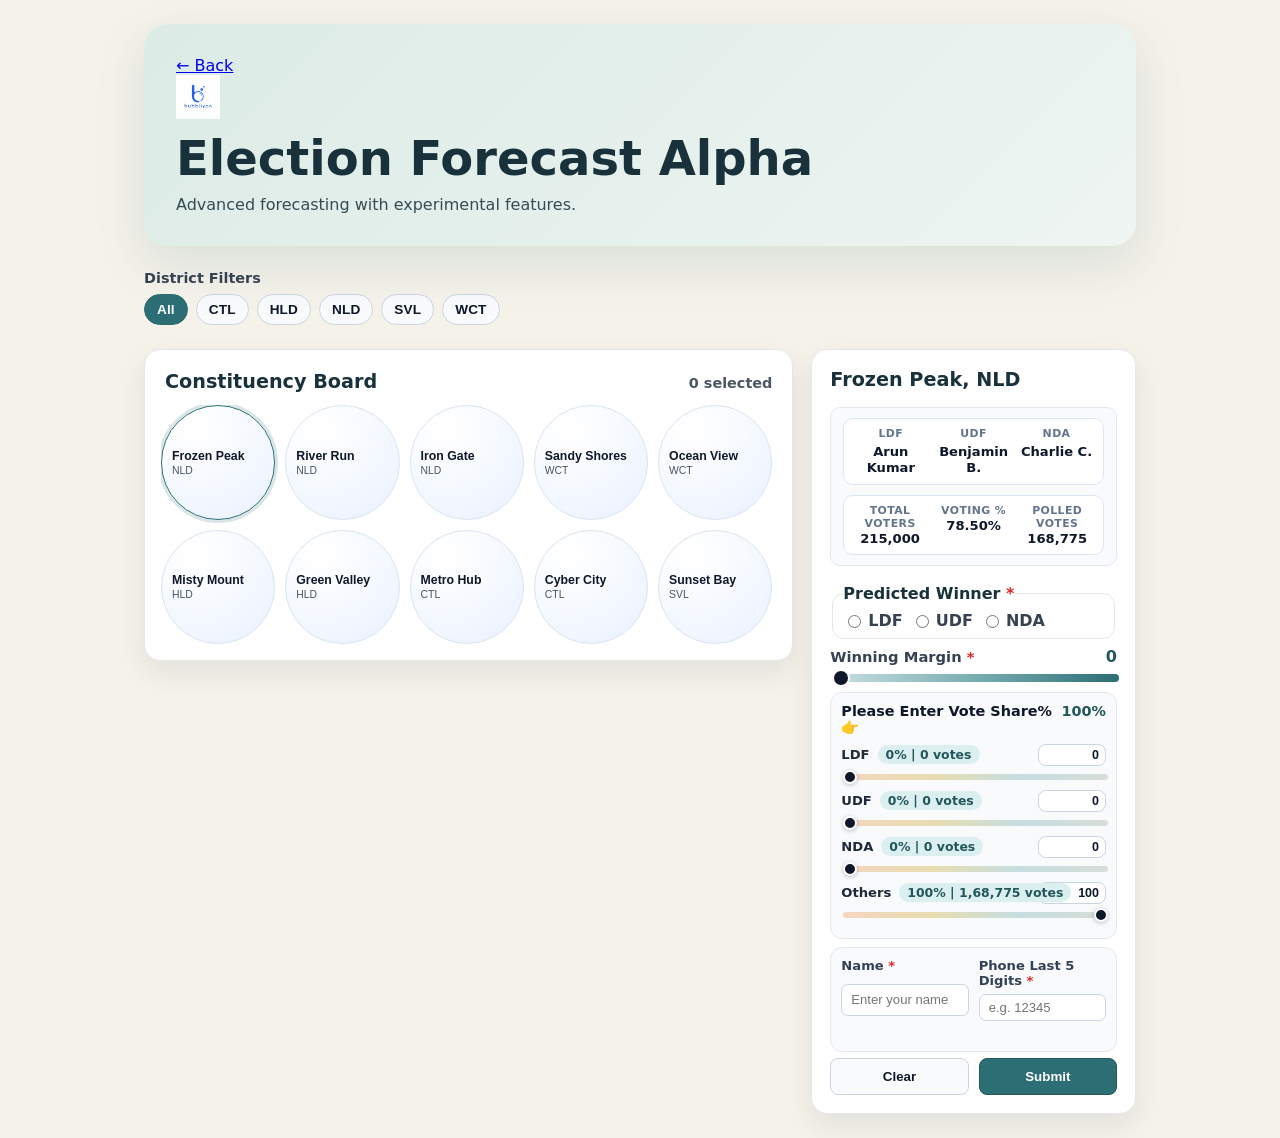
==== commit a59f23ee: "April 20 Logo" ====
--- a/forecast-alpha.html
+++ b/forecast-alpha.html
@@ -16,7 +16,6 @@
         </div>
         <h1>Election Forecast Alpha</h1>
         <p>Advanced forecasting with experimental features.</p>
-        <a href="all-constituency.html" class="allconst-open-link">Open AllConstituency</a>
       </div>
     </header>
 
@@ -82,8 +81,8 @@
 
           <div class="margin-group">
             <label for="margin-slider">Winning Margin <span class="required-mark" aria-hidden="true">*</span></label>
+            <output id="margin-value" for="margin-slider">0</output>
             <input id="margin-slider" type="range" min="0" max="75000" value="0" step="100" />
-            <output id="margin-value" for="margin-slider">0</output>
           </div>
 
           <section class="vote-share-section" aria-label="Vote share slider inputs">
--- a/style.css
+++ b/style.css
@@ -202,6 +202,8 @@
 
 .bubble-panel {
   padding: 16px;
+  max-height: calc(100vh - 170px);
+  overflow: hidden;
 }
 
 .board-head {
@@ -227,7 +229,7 @@
   display: grid;
   grid-template-columns: repeat(auto-fill, minmax(110px, 1fr));
   gap: 10px;
-  max-height: 68vh;
+  max-height: calc(100vh - 260px);
   overflow-y: auto;
   padding-right: 4px;
 }
@@ -296,6 +298,8 @@
   display: grid;
   gap: 12px;
   align-content: start;
+  max-height: calc(100vh - 40px);
+  overflow-y: auto;
   min-width: 0;
   width: 100%;
   overflow-x: hidden;
@@ -1112,259 +1116,6 @@
   color: #111827;
 }
 
-.allconst-shell {
-  max-width: 1120px;
-  margin: 0 auto;
-  padding: 24px;
-}
-
-.allconst-hero {
-  display: flex;
-  gap: 16px;
-  align-items: flex-start;
-}
-
-.allconst-open-link {
-  display: inline-flex;
-  margin-top: 10px;
-  padding: 6px 12px;
-  border-radius: 999px;
-  border: 1px solid #8ebfc3;
-  background: #dceff0;
-  color: #184146;
-  text-decoration: none;
-  font-weight: 700;
-  font-size: 0.85rem;
-}
-
-.allconst-open-link:hover {
-  background: #c5e4e6;
-}
-
-.allconst-board {
-  border: 1px solid #d7e4ef;
-  border-radius: 16px;
-  background: #ffffff;
-  padding: 14px;
-}
-
-.allconst-toolbar {
-  display: flex;
-  justify-content: space-between;
-  align-items: baseline;
-  border-bottom: 1px solid #e5edf5;
-  padding-bottom: 8px;
-}
-
-.allconst-toolbar h2 {
-  margin: 0;
-}
-
-.allconst-toolbar p {
-  margin: 0;
-  color: #64748b;
-  font-weight: 600;
-}
-
-.allconst-list {
-  display: grid;
-  gap: 12px;
-  margin-top: 12px;
-}
-
-.allconst-row {
-  border: 1px solid #d9e4ef;
-  border-radius: 12px;
-  padding: 12px;
-  background: #f8fbff;
-  display: grid;
-  gap: 10px;
-}
-
-.allconst-head {
-  display: flex;
-  justify-content: space-between;
-  align-items: center;
-  gap: 10px;
-}
-
-.allconst-title-wrap h3 {
-  margin: 0;
-  font-size: 1rem;
-}
-
-.allconst-title-wrap p {
-  margin: 2px 0 0;
-  color: #64748b;
-  font-size: 0.84rem;
-}
-
-.allconst-actions {
-  display: flex;
-  gap: 6px;
-}
-
-.mini-icon-btn {
-  width: 26px;
-  height: 26px;
-  border: 1px solid #9db6cc;
-  border-radius: 50%;
-  background: #dceff0;
-  color: #1f4f54;
-  font-weight: 800;
-  cursor: pointer;
-}
-
-.mini-icon-btn:hover {
-  background: #c0e0e3;
-}
-
-.allconst-grid {
-  display: grid;
-  gap: 8px;
-  grid-template-columns: 1fr 1fr 1.6fr;
-  align-items: start;
-}
-
-.allconst-cell {
-  display: grid;
-  gap: 2px;
-}
-
-.allconst-label {
-  font-size: 0.72rem;
-  text-transform: uppercase;
-  letter-spacing: 0.03em;
-  color: #64748b;
-  font-weight: 700;
-}
-
-.allconst-value {
-  font-weight: 600;
-  color: #0f172a;
-}
-
-.allconst-winner {
-  border: 1px solid #d4e0eb;
-  border-radius: 10px;
-  display: flex;
-  gap: 10px;
-  align-items: center;
-  padding: 6px 8px;
-  min-width: 0;
-}
-
-.allconst-winner legend {
-  font-size: 0.78rem;
-  font-weight: 700;
-  padding: 0 4px;
-}
-
-.allconst-winner label {
-  display: inline-flex;
-  align-items: center;
-  gap: 4px;
-  font-weight: 600;
-  color: #334155;
-  font-size: 0.82rem;
-}
-
-.allconst-margin {
-  display: grid;
-  grid-template-columns: 1fr auto;
-  row-gap: 6px;
-  align-items: center;
-}
-
-.allconst-margin label {
-  font-weight: 700;
-  font-size: 0.84rem;
-  color: #334155;
-}
-
-.allconst-margin output {
-  font-weight: 800;
-  color: #2c6e73;
-}
-
-.allconst-slider {
-  grid-column: 1 / -1;
-  width: 100%;
-}
-
-.allconst-voteshare {
-  border: 1px solid #dbe6f1;
-  border-radius: 10px;
-  padding: 8px;
-  background: #f3f8ff;
-}
-
-.allconst-voteshare p {
-  margin: 0 0 8px;
-  font-weight: 700;
-  color: #1f2937;
-}
-
-.allconst-vote-grid {
-  display: grid;
-  grid-template-columns: repeat(4, minmax(0, 1fr));
-  gap: 8px;
-}
-
-.allconst-vote-grid label {
-  display: grid;
-  gap: 4px;
-  font-size: 0.75rem;
-  font-weight: 700;
-  color: #475569;
-}
-
-.allconst-vote-grid input {
-  border: 1px solid #c8d6e5;
-  border-radius: 8px;
-  padding: 5px 8px;
-  font-size: 0.82rem;
-}
-
-.mini-popup {
-  position: fixed;
-  inset: 0;
-  background: rgba(15, 23, 42, 0.45);
-  display: grid;
-  place-items: center;
-  z-index: 1200;
-}
-
-.mini-popup-panel {
-  width: min(520px, 92vw);
-  border-radius: 16px;
-  background: #ffffff;
-  border: 1px solid #dce6f0;
-  padding: 16px;
-  position: relative;
-}
-
-.mini-popup-panel h3 {
-  margin: 0 0 10px;
-}
-
-.mini-popup-list {
-  margin: 0;
-  padding-left: 18px;
-  display: grid;
-  gap: 6px;
-}
-
-@media (max-width: 768px) {
-  .allconst-grid {
-    grid-template-columns: 1fr;
-  }
-
-  .allconst-vote-grid {
-    grid-template-columns: repeat(2, minmax(0, 1fr));
-  }
-}
-
 @media (max-width: 768px) {
   .app-shell {
     padding: 16px;
@@ -1389,15 +1140,23 @@
 
   .board-layout {
     grid-template-columns: 1fr;
+    gap: 12px;
+  }
+
+  .bubble-panel {
+    max-height: 40vh;
   }
 
   .bubble-grid {
+    max-height: calc(40vh - 90px);
+    grid-template-columns: repeat(auto-fill, minmax(95px, 1fr));
+  }
+
+  .entry-panel {
+    position: sticky;
+    top: 8px;
     max-height: 52vh;
-    grid-template-columns: repeat(auto-fill, minmax(95px, 1fr));
-  }
-
-  .entry-panel {
-    position: static;
+    overflow-y: auto;
   }
 }
 
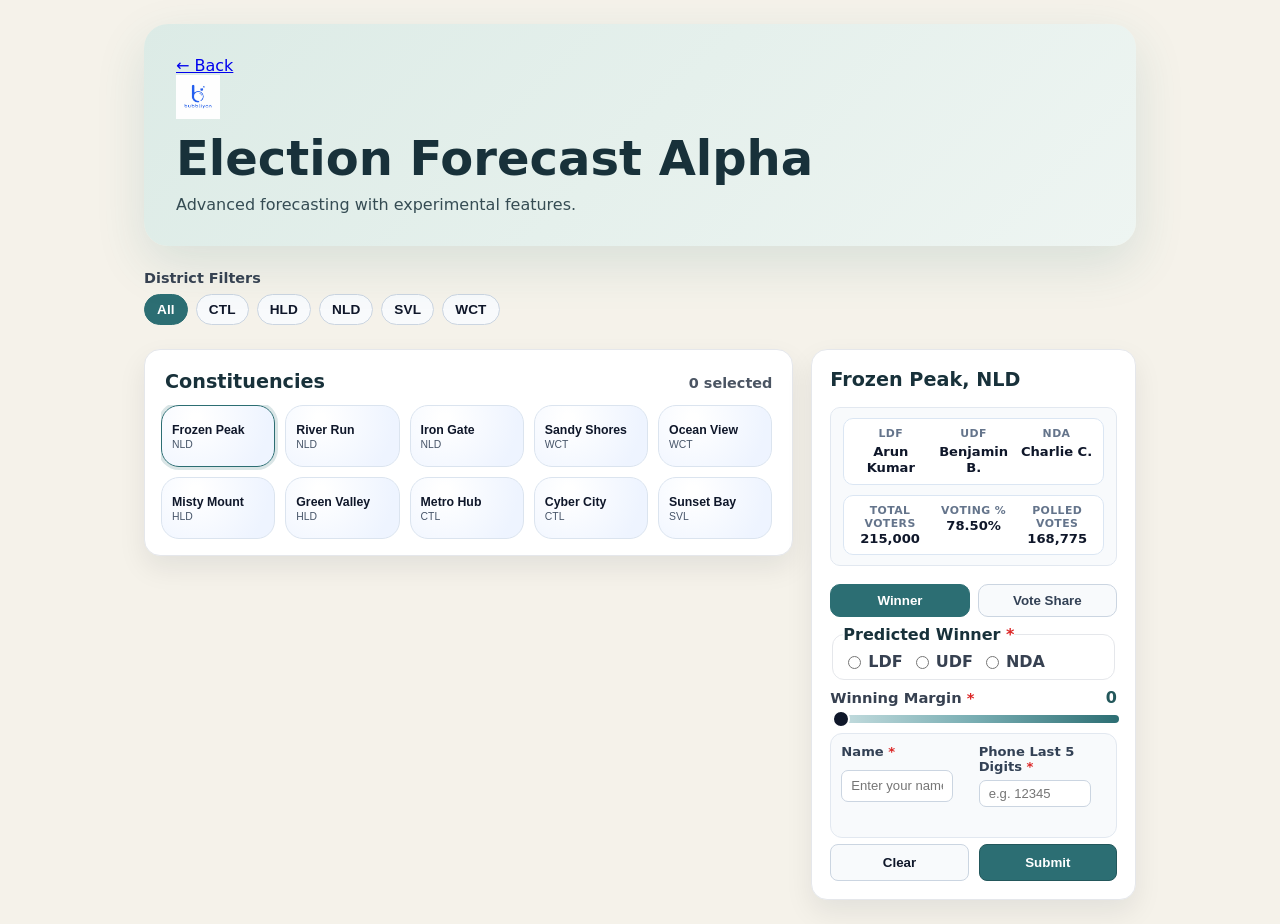
==== commit 13f6e053: "April 20 Logo" ====
--- a/forecast-alpha.html
+++ b/forecast-alpha.html
@@ -27,9 +27,9 @@
     </section>
 
     <section class="board-layout">
-      <section class="bubble-panel" aria-label="Constituency board">
+      <section class="bubble-panel" aria-label="Constituencies">
         <div class="board-head">
-          <h2>Constituency Board</h2>
+          <h2>Constituencies</h2>
           <p id="selection-count">0 selected</p>
         </div>
         <div id="bubble-grid" class="bubble-grid"></div>
@@ -72,55 +72,64 @@
         </div>
 
         <form id="prediction-form" class="prediction-form hidden">
-          <fieldset class="winner-group">
-            <legend>Predicted Winner <span class="required-mark" aria-hidden="true">*</span></legend>
-            <label><input type="radio" name="winner" value="ldf"> LDF</label>
-            <label><input type="radio" name="winner" value="udf"> UDF</label>
-            <label><input type="radio" name="winner" value="nda"> NDA</label>
-          </fieldset>
-
-          <div class="margin-group">
-            <label for="margin-slider">Winning Margin <span class="required-mark" aria-hidden="true">*</span></label>
-            <output id="margin-value" for="margin-slider">0</output>
-            <input id="margin-slider" type="range" min="0" max="75000" value="0" step="100" />
+          <div class="prediction-tabs" role="tablist" aria-label="Prediction input tabs">
+            <button type="button" class="prediction-tab-btn active" data-tab="winner" role="tab" aria-selected="true">Winner</button>
+            <button type="button" class="prediction-tab-btn" data-tab="vote-share" role="tab" aria-selected="false">Vote Share</button>
           </div>
 
-          <section class="vote-share-section" aria-label="Vote share slider inputs">
-            <div class="vote-share-header">
-              <span class="vote-share-title">Please Enter Vote Share% &#128073;</span>
-              <span id="vote-share-total" class="vote-share-total">0%</span>
+          <section class="prediction-tab-panel" data-tab="winner">
+            <fieldset class="winner-group">
+              <legend>Predicted Winner <span class="required-mark" aria-hidden="true">*</span></legend>
+              <label><input type="radio" name="winner" value="ldf"> LDF</label>
+              <label><input type="radio" name="winner" value="udf"> UDF</label>
+              <label><input type="radio" name="winner" value="nda"> NDA</label>
+            </fieldset>
+
+            <div class="margin-group">
+              <label for="margin-slider">Winning Margin <span class="required-mark" aria-hidden="true">*</span></label>
+              <output id="margin-value" for="margin-slider">0</output>
+              <input id="margin-slider" type="range" min="0" max="75000" value="0" step="100" />
             </div>
+          </section>
 
-            <div class="vote-share-layout">
-              <div class="vote-share-inputs">
-                <label class="vote-field vote-range-field" for="vote-ldf">
-                  <span class="vote-party">LDF</span>
-                  <input id="vote-ldf-edit" class="vote-percent-input" type="number" min="0" max="100" step="0.01" inputmode="decimal" value="0" aria-label="LDF percentage" />
-                  <output id="vote-ldf-value" class="vote-value" for="vote-ldf">0% | 0 votes</output>
-                  <input id="vote-ldf" type="range" min="0" max="100" step="0.01" value="0" />
-                </label>
-                <label class="vote-field vote-range-field" for="vote-udf">
-                  <span class="vote-party">UDF</span>
-                  <input id="vote-udf-edit" class="vote-percent-input" type="number" min="0" max="100" step="0.01" inputmode="decimal" value="0" aria-label="UDF percentage" />
-                  <output id="vote-udf-value" class="vote-value" for="vote-udf">0% | 0 votes</output>
-                  <input id="vote-udf" type="range" min="0" max="100" step="0.01" value="0" />
-                </label>
-                <label class="vote-field vote-range-field" for="vote-nda">
-                  <span class="vote-party">NDA</span>
-                  <input id="vote-nda-edit" class="vote-percent-input" type="number" min="0" max="100" step="0.01" inputmode="decimal" value="0" aria-label="NDA percentage" />
-                  <output id="vote-nda-value" class="vote-value" for="vote-nda">0% | 0 votes</output>
-                  <input id="vote-nda" type="range" min="0" max="100" step="0.01" value="0" />
-                </label>
-                <label class="vote-field vote-range-field" for="vote-others">
-                  <span class="vote-party">Others</span>
-                  <input id="vote-others-edit" class="vote-percent-input" type="number" min="0" max="100" step="0.01" inputmode="decimal" value="100" aria-label="Others percentage" />
-                  <output id="vote-others-value" class="vote-value" for="vote-others">100% | 0 votes</output>
-                  <input id="vote-others" type="range" min="0" max="100" step="0.01" value="100" />
-                </label>
+          <section class="prediction-tab-panel hidden" data-tab="vote-share">
+            <section class="vote-share-section" aria-label="Vote share slider inputs">
+              <div class="vote-share-header">
+                <span class="vote-share-title">Please Enter Vote Share% &#128073;</span>
+                <span id="vote-share-total" class="vote-share-total">0%</span>
               </div>
-            </div>
 
-            <p id="vote-share-status" class="vote-share-status">Enter vote shares totalling 100%</p>
+              <div class="vote-share-layout">
+                <div class="vote-share-inputs">
+                  <label class="vote-field vote-range-field" for="vote-ldf">
+                    <span class="vote-party">LDF</span>
+                    <input id="vote-ldf-edit" class="vote-percent-input" type="number" min="0" max="100" step="0.01" inputmode="decimal" value="0" aria-label="LDF percentage" />
+                    <output id="vote-ldf-value" class="vote-value" for="vote-ldf">0% | 0 votes</output>
+                    <input id="vote-ldf" type="range" min="0" max="100" step="0.01" value="0" />
+                  </label>
+                  <label class="vote-field vote-range-field" for="vote-udf">
+                    <span class="vote-party">UDF</span>
+                    <input id="vote-udf-edit" class="vote-percent-input" type="number" min="0" max="100" step="0.01" inputmode="decimal" value="0" aria-label="UDF percentage" />
+                    <output id="vote-udf-value" class="vote-value" for="vote-udf">0% | 0 votes</output>
+                    <input id="vote-udf" type="range" min="0" max="100" step="0.01" value="0" />
+                  </label>
+                  <label class="vote-field vote-range-field" for="vote-nda">
+                    <span class="vote-party">NDA</span>
+                    <input id="vote-nda-edit" class="vote-percent-input" type="number" min="0" max="100" step="0.01" inputmode="decimal" value="0" aria-label="NDA percentage" />
+                    <output id="vote-nda-value" class="vote-value" for="vote-nda">0% | 0 votes</output>
+                    <input id="vote-nda" type="range" min="0" max="100" step="0.01" value="0" />
+                  </label>
+                  <label class="vote-field vote-range-field" for="vote-others">
+                    <span class="vote-party">Others</span>
+                    <input id="vote-others-edit" class="vote-percent-input" type="number" min="0" max="100" step="0.01" inputmode="decimal" value="100" aria-label="Others percentage" />
+                    <output id="vote-others-value" class="vote-value" for="vote-others">100% | 0 votes</output>
+                    <input id="vote-others" type="range" min="0" max="100" step="0.01" value="100" />
+                  </label>
+                </div>
+              </div>
+
+              <p id="vote-share-status" class="vote-share-status">Enter vote shares totalling 100%</p>
+            </section>
           </section>
 
           <section class="submitter-section" aria-label="Submitter details">
--- a/style.css
+++ b/style.css
@@ -236,9 +236,9 @@
 
 .constituency-bubble {
   border: 1px solid #dbe4ef;
-  border-radius: 999px;
+  border-radius: 18px;
   background: radial-gradient(circle at 30% 20%, #ffffff 5%, #eef4ff 80%);
-  aspect-ratio: 1 / 1;
+  min-height: 62px;
   width: 100%;
   display: flex;
   flex-direction: column;
@@ -462,6 +462,33 @@
   min-width: 0;
 }
 
+.prediction-tabs {
+  display: grid;
+  grid-template-columns: 1fr 1fr;
+  gap: 8px;
+}
+
+.prediction-tab-btn {
+  border: 1px solid #cbd5e1;
+  background: #f8fafc;
+  color: #334155;
+  border-radius: 10px;
+  padding: 8px 10px;
+  font-weight: 700;
+  cursor: pointer;
+}
+
+.prediction-tab-btn.active {
+  background: var(--accent);
+  border-color: var(--accent);
+  color: #ffffff;
+}
+
+.prediction-tab-panel {
+  display: grid;
+  gap: 8px;
+}
+
 .winner-group {
   border: 1px solid #e5e7eb;
   border-radius: 12px;
@@ -866,7 +893,7 @@
 }
 
 .submitter-field input {
-  width: 100%;
+  width: 88%;
   min-width: 0;
   border: 1px solid #cbd5e1;
   border-radius: 7px;
@@ -874,6 +901,7 @@
   font-size: 0.82rem;
   color: #0f172a;
   background: #ffffff;
+  justify-self: start;
 }
 
 .submitter-field input:focus {
@@ -1144,19 +1172,21 @@
   }
 
   .bubble-panel {
-    max-height: 40vh;
+    max-height: none;
+    overflow: visible;
   }
 
   .bubble-grid {
-    max-height: calc(40vh - 90px);
+    max-height: none;
+    overflow-y: visible;
     grid-template-columns: repeat(auto-fill, minmax(95px, 1fr));
   }
 
   .entry-panel {
-    position: sticky;
-    top: 8px;
-    max-height: 52vh;
-    overflow-y: auto;
+    position: static;
+    top: auto;
+    max-height: none;
+    overflow-y: visible;
   }
 }
 
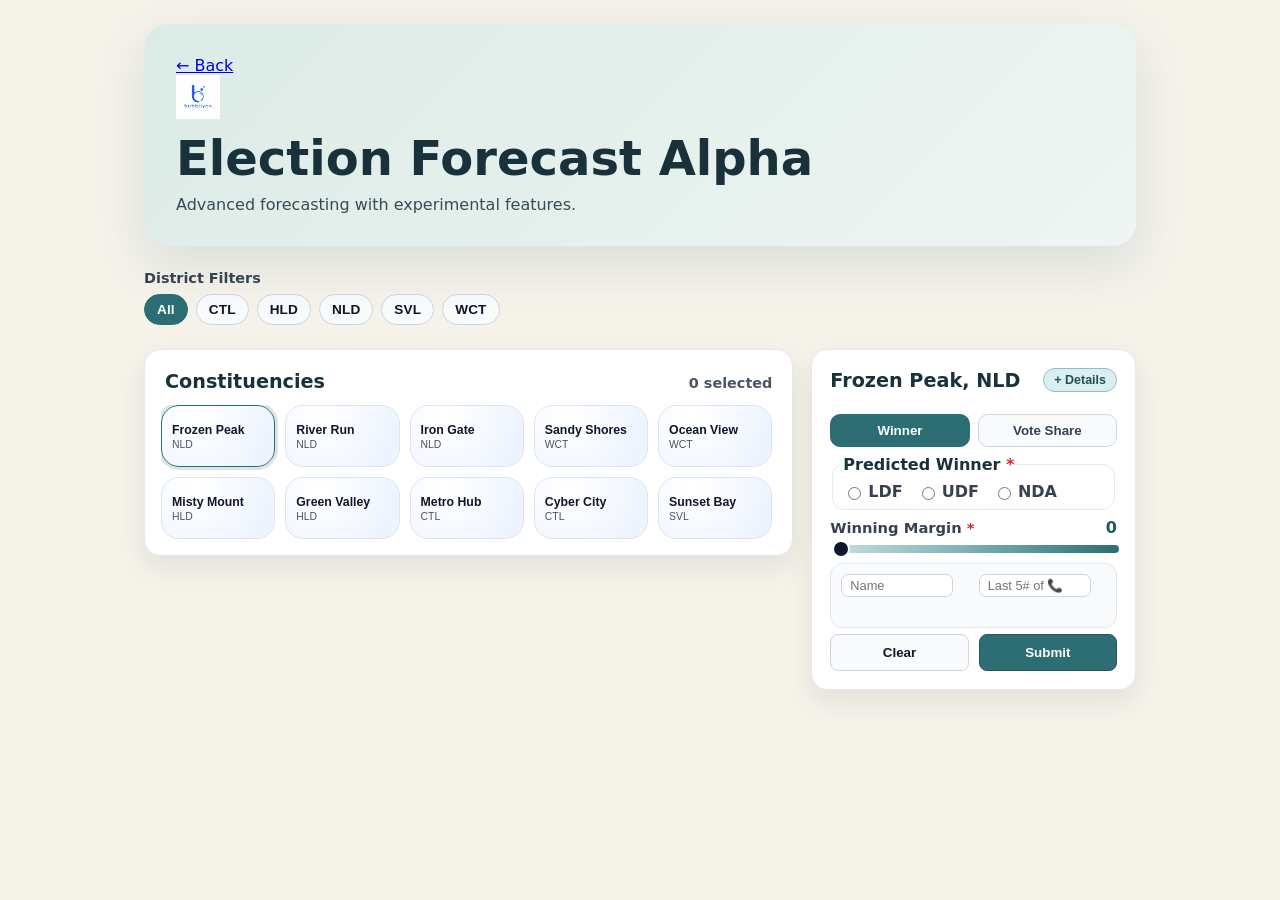
==== commit f5bd8ef3: "April 20 Logo" ====
--- a/forecast-alpha.html
+++ b/forecast-alpha.html
@@ -37,7 +37,10 @@
 
       <aside id="entry-panel" class="entry-panel" aria-live="polite">
         <div class="panel-header">
-          <h2 id="entry-title">Select a constituency</h2>
+          <div class="panel-title-row">
+            <h2 id="entry-title">Select a constituency</h2>
+            <button id="details-toggle-btn" type="button" class="details-toggle-btn" aria-expanded="false" title="Show candidates and voting details">+ Details</button>
+          </div>
           <p id="entry-subtitle">Click any bubble to enter details.</p>
         </div>
 
@@ -73,22 +76,22 @@
 
         <form id="prediction-form" class="prediction-form hidden">
           <div class="prediction-tabs" role="tablist" aria-label="Prediction input tabs">
-            <button type="button" class="prediction-tab-btn active" data-tab="winner" role="tab" aria-selected="true">Winner</button>
-            <button type="button" class="prediction-tab-btn" data-tab="vote-share" role="tab" aria-selected="false">Vote Share</button>
+            <button type="button" class="prediction-tab-btn active" data-tab="winner" role="tab" aria-selected="true" title="Enter winner and margin">Winner</button>
+            <button type="button" class="prediction-tab-btn" data-tab="vote-share" role="tab" aria-selected="false" title="Enter vote share percentages">Vote Share</button>
           </div>
 
           <section class="prediction-tab-panel" data-tab="winner">
             <fieldset class="winner-group">
               <legend>Predicted Winner <span class="required-mark" aria-hidden="true">*</span></legend>
-              <label><input type="radio" name="winner" value="ldf"> LDF</label>
-              <label><input type="radio" name="winner" value="udf"> UDF</label>
-              <label><input type="radio" name="winner" value="nda"> NDA</label>
+              <label><input type="radio" name="winner" value="ldf" title="Set predicted winner as LDF"> LDF</label>
+              <label><input type="radio" name="winner" value="udf" title="Set predicted winner as UDF"> UDF</label>
+              <label><input type="radio" name="winner" value="nda" title="Set predicted winner as NDA"> NDA</label>
             </fieldset>
 
             <div class="margin-group">
               <label for="margin-slider">Winning Margin <span class="required-mark" aria-hidden="true">*</span></label>
               <output id="margin-value" for="margin-slider">0</output>
-              <input id="margin-slider" type="range" min="0" max="75000" value="0" step="100" />
+              <input id="margin-slider" type="range" min="0" max="75000" value="0" step="100" title="Adjust winning margin" />
             </div>
           </section>
 
@@ -135,13 +138,11 @@
           <section class="submitter-section" aria-label="Submitter details">
             <div class="submitter-grid">
               <label class="submitter-field" for="submitter-name">
-                <span>Name <span class="required-mark" aria-hidden="true">*</span></span>
-                <input id="submitter-name" type="text" maxlength="100" placeholder="Enter your name" />
+                <input id="submitter-name" type="text" maxlength="100" placeholder="Name" aria-label="Name" title="Enter your name" />
                 <span id="submitter-name-error" class="field-error" aria-live="polite"></span>
               </label>
               <label class="submitter-field" for="submitter-phone-last5">
-                <span>Phone Last 5 Digits <span class="required-mark" aria-hidden="true">*</span></span>
-                <input id="submitter-phone-last5" type="text" inputmode="numeric" pattern="[0-9]{5}" maxlength="5" placeholder="e.g. 12345" />
+                <input id="submitter-phone-last5" type="text" inputmode="numeric" pattern="[0-9]{5}" maxlength="5" placeholder="Last 5# of &#128222;" aria-label="Last 5 digits of phone" title="Enter last 5 digits of your phone" />
                 <span id="submitter-phone-error" class="field-error" aria-live="polite"></span>
               </label>
             </div>
@@ -150,8 +151,8 @@
           <p id="submit-form-feedback" class="submit-feedback" aria-live="polite"></p>
 
           <div class="entry-actions">
-            <button id="clear-prediction-btn" type="button" class="secondary-btn">Clear</button>
-            <button id="submit-predictions-btn" type="button" class="primary-btn">Submit</button>
+            <button id="clear-prediction-btn" type="button" class="secondary-btn" title="Clear current constituency inputs">Clear</button>
+            <button id="submit-predictions-btn" type="button" class="primary-btn" title="Submit all selected predictions">Submit</button>
           </div>
         </form>
       </aside>
--- a/style.css
+++ b/style.css
@@ -310,6 +310,29 @@
   font-size: 1.2rem;
 }
 
+.panel-title-row {
+  display: flex;
+  justify-content: space-between;
+  align-items: center;
+  gap: 8px;
+}
+
+.details-toggle-btn {
+  border: 1px solid #8ebfc3;
+  background: #dceff0;
+  color: #1f4f54;
+  border-radius: 999px;
+  padding: 4px 10px;
+  font-size: 0.78rem;
+  font-weight: 700;
+  cursor: pointer;
+  white-space: nowrap;
+}
+
+.details-toggle-btn:hover {
+  background: #c6e4e6;
+}
+
 .panel-header p {
   margin: 4px 0 0;
   color: #6b7280;
@@ -495,7 +518,7 @@
   padding: 8px 10px;
   display: flex;
   align-items: center;
-  gap: 8px;
+  gap: 14px;
   flex-wrap: nowrap;
   overflow-x: auto;
 }
@@ -897,8 +920,8 @@
   min-width: 0;
   border: 1px solid #cbd5e1;
   border-radius: 7px;
-  padding: 5px 9px;
-  font-size: 0.82rem;
+  padding: 3px 8px;
+  font-size: 0.8rem;
   color: #0f172a;
   background: #ffffff;
   justify-self: start;
@@ -916,6 +939,7 @@
 }
 
 .field-error {
+  grid-column: 1 / -1;
   min-height: 14px;
   font-size: 0.72rem;
   font-weight: 700;
@@ -1195,12 +1219,9 @@
     grid-template-columns: repeat(3, minmax(0, 1fr));
   }
 
-  .entry-actions {
-    flex-direction: column;
-  }
-
   .submitter-grid {
     grid-template-columns: 1fr;
+    gap: 6px;
   }
 
   .vote-share-layout {
